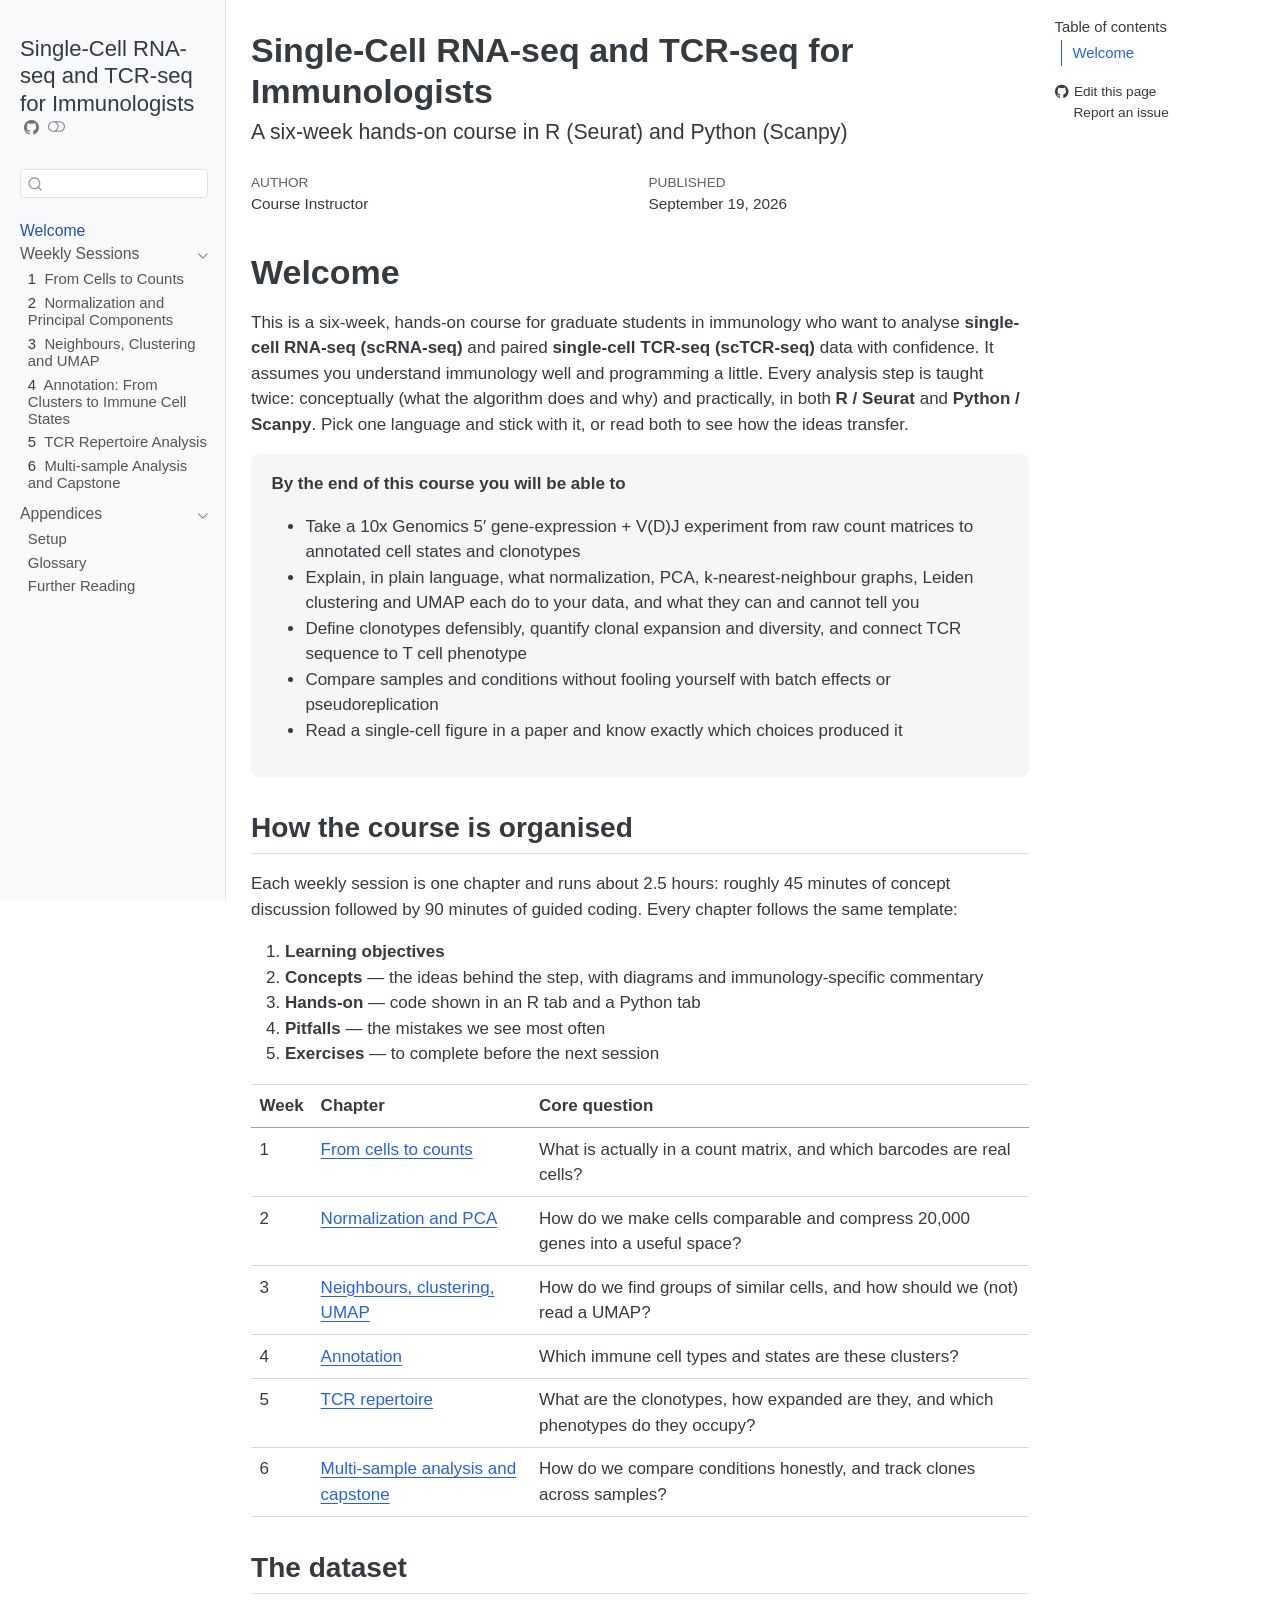
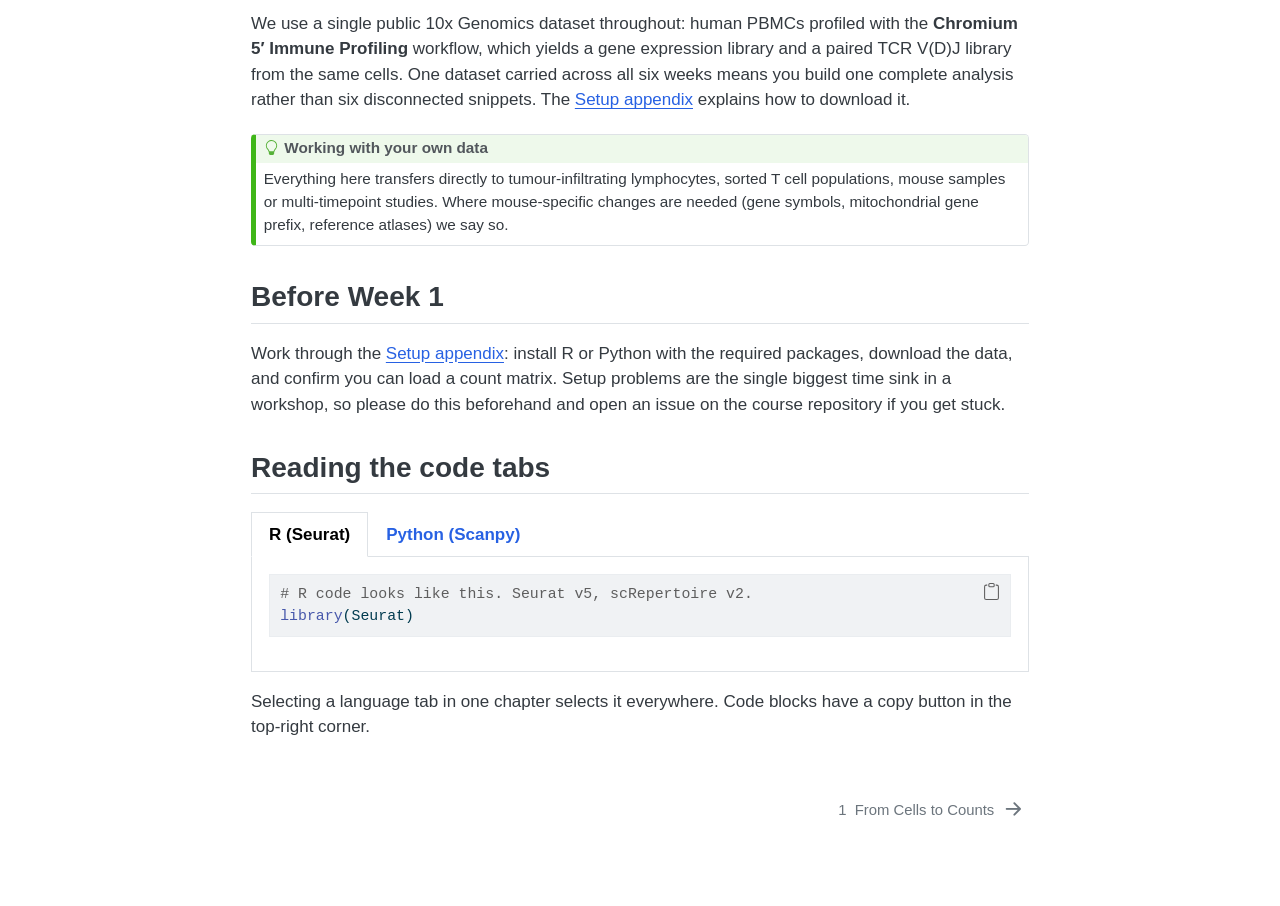
==== index.html @ 572dcaf4 "Built site for gh-pages" ====
<!DOCTYPE html>
<html xmlns="http://www.w3.org/1999/xhtml" lang="en" xml:lang="en"><head>

<meta charset="utf-8">
<meta name="generator" content="quarto-1.10.18">

<meta name="viewport" content="width=device-width, initial-scale=1.0, user-scalable=yes">

<meta name="author" content="Course Instructor">
<meta name="dcterms.date" content="2026-09-19">

<title>Single-Cell RNA-seq and TCR-seq for Immunologists</title>
<style>
/* Default styles provided by pandoc.
** See https://pandoc.org/MANUAL.html#variables-for-html for config info.
*/
span.smallcaps{font-variant: small-caps;}
div.columns{display: flex; gap: 1.5em;}
div.column{flex: auto;}
@media screen {
div.columns{gap: min(4vw, 1.5em);}
div.column{overflow-x: auto;}
}
div.hanging-indent{margin-left: 1.5em; text-indent: -1.5em;}
ul.task-list{list-style: none;}
ul.task-list li input[type="checkbox"] {
  width: 0.8em;
  margin: 0 0.8em 0.2em -1em; /* quarto-specific, see https://github.com/quarto-dev/quarto-cli/issues/4556 */ 
  vertical-align: middle;
}
/* CSS for syntax highlighting */
html { -webkit-text-size-adjust: 100%; }
pre > code.sourceCode { white-space: pre; position: relative; }
pre > code.sourceCode > span { display: inline-block; line-height: 1.25; }
pre > code.sourceCode > span:empty { height: 1.2em; }
.sourceCode { overflow: visible; }
code.sourceCode > span { color: inherit; text-decoration: inherit; }
div.sourceCode { margin: 1em 0; }
pre.sourceCode { margin: 0; }
@media screen {
div.sourceCode { overflow: auto; }
}
@media print {
pre > code.sourceCode { white-space: pre-wrap; }
pre > code.sourceCode > span { text-indent: -5em; padding-left: 5em; }
}
pre.numberSource code
  { counter-reset: source-line 0; }
pre.numberSource code > span
  { position: relative; left: -4em; counter-increment: source-line; }
pre.numberSource code > span > a:first-child::before
  { content: counter(source-line);
    position: relative; left: -1em; text-align: right; vertical-align: baseline;
    border: none; display: inline-block;
    -webkit-touch-callout: none; -webkit-user-select: none;
    -khtml-user-select: none; -moz-user-select: none;
    -ms-user-select: none; user-select: none;
    padding: 0 4px; width: 4em;
  }
pre.numberSource { margin-left: 3em;  padding-left: 4px; }
div.sourceCode
  {   }
@media screen {
pre > code.sourceCode > span > a:first-child::before { text-decoration: underline; }
}
</style>


<script src="site_libs/quarto-nav/quarto-nav.js"></script>
<script src="site_libs/quarto-nav/headroom.min.js"></script>
<script src="site_libs/clipboard/clipboard.min.js"></script>
<script src="site_libs/quarto-search/autocomplete.umd.js"></script>
<script src="site_libs/quarto-search/fuse.min.js"></script>
<script src="site_libs/quarto-search/quarto-search.js"></script>
<meta name="quarto:offset" content="./">
<link href="./chapters/01-from-cells-to-counts.html" rel="next">
<script src="site_libs/quarto-html/quarto.js" type="module"></script>
<script src="site_libs/quarto-html/tabsets/tabsets.js" type="module"></script>
<script src="site_libs/quarto-html/popper.min.js"></script>
<script src="site_libs/quarto-html/tippy.umd.min.js"></script>
<script src="site_libs/quarto-html/anchor.min.js"></script>
<link href="site_libs/quarto-html/tippy.css" rel="stylesheet">
<link href="site_libs/quarto-html/quarto-syntax-highlighting-64a204ab8560d761af7679ceaba22944.css" rel="stylesheet" class="quarto-color-scheme" id="quarto-text-highlighting-styles">
<link href="site_libs/quarto-html/quarto-syntax-highlighting-dark-b85bc7c33db8c58e0ec93c3465666fed.css" rel="stylesheet" class="quarto-color-scheme quarto-color-alternate" id="quarto-text-highlighting-styles">
<link href="site_libs/quarto-html/quarto-syntax-highlighting-64a204ab8560d761af7679ceaba22944.css" rel="stylesheet" class="quarto-color-scheme-extra" id="quarto-text-highlighting-styles">
<script src="site_libs/bootstrap/bootstrap.min.js"></script>
<link href="site_libs/bootstrap/bootstrap-icons.css" rel="stylesheet">
<link href="site_libs/bootstrap/bootstrap-a7c133dbdb681b9925f99f0a4dd72014.min.css" rel="stylesheet" append-hash="true" class="quarto-color-scheme" id="quarto-bootstrap" data-mode="light">
<link href="site_libs/bootstrap/bootstrap-dark-d61a377e5207762d35dd0696b58d29ac.min.css" rel="stylesheet" append-hash="true" class="quarto-color-scheme quarto-color-alternate" id="quarto-bootstrap" data-mode="dark">
<link href="site_libs/bootstrap/bootstrap-a7c133dbdb681b9925f99f0a4dd72014.min.css" rel="stylesheet" append-hash="true" class="quarto-color-scheme-extra" id="quarto-bootstrap" data-mode="light">
<script id="quarto-search-options" type="application/json">{
  "location": "sidebar",
  "copy-button": false,
  "collapse-after": 3,
  "panel-placement": "start",
  "type": "textbox",
  "limit": 50,
  "keyboard-shortcut": [
    "f",
    "/",
    "s"
  ],
  "show-item-context": false,
  "language": {
    "search-no-results-text": "No results",
    "search-matching-documents-text": "matching documents",
    "search-copy-link-title": "Copy link to search",
    "search-hide-matches-text": "Hide additional matches",
    "search-more-match-text": "more match in this document",
    "search-more-matches-text": "more matches in this document",
    "search-clear-button-title": "Clear",
    "search-text-placeholder": "",
    "search-detached-cancel-button-title": "Cancel",
    "search-submit-button-title": "Submit",
    "search-label": "Search"
  }
}</script>


</head>

<body class="nav-sidebar docked quarto-light"><script id="quarto-html-before-body" type="application/javascript">
    const toggleBodyColorMode = (bsSheetEl) => {
      const mode = bsSheetEl.getAttribute("data-mode");
      const bodyEl = window.document.querySelector("body");
      if (mode === "dark") {
        bodyEl.classList.add("quarto-dark");
        bodyEl.classList.remove("quarto-light");
      } else {
        bodyEl.classList.add("quarto-light");
        bodyEl.classList.remove("quarto-dark");
      }
    }
    const toggleBodyColorPrimary = () => {
      const bsSheetEl = window.document.querySelector("link#quarto-bootstrap:not([rel=disabled-stylesheet])");
      if (bsSheetEl) {
        toggleBodyColorMode(bsSheetEl);
      }
    }
    const setColorSchemeToggle = (alternate) => {
      const toggles = window.document.querySelectorAll('.quarto-color-scheme-toggle');
      for (let i=0; i < toggles.length; i++) {
        const toggle = toggles[i];
        if (toggle) {
          if (alternate) {
            toggle.classList.add("alternate");
          } else {
            toggle.classList.remove("alternate");
          }
        }
      }
    };
    const toggleColorMode = (alternate) => {
      // Switch the stylesheets
      const primaryStylesheets = window.document.querySelectorAll('link.quarto-color-scheme:not(.quarto-color-alternate)');
      const alternateStylesheets = window.document.querySelectorAll('link.quarto-color-scheme.quarto-color-alternate');
      manageTransitions('#quarto-margin-sidebar .nav-link', false);
      if (alternate) {
        // note: dark is layered on light, we don't disable primary!
        enableStylesheet(alternateStylesheets);
        for (const sheetNode of alternateStylesheets) {
          if (sheetNode.id === "quarto-bootstrap") {
            toggleBodyColorMode(sheetNode);
          }
        }
      } else {
        disableStylesheet(alternateStylesheets);
        enableStylesheet(primaryStylesheets)
        toggleBodyColorPrimary();
      }
      manageTransitions('#quarto-margin-sidebar .nav-link', true);
      // Switch the toggles
      setColorSchemeToggle(alternate)
      // Hack to workaround the fact that safari doesn't
      // properly recolor the scrollbar when toggling (#1455)
      if (navigator.userAgent.indexOf('Safari') > 0 && navigator.userAgent.indexOf('Chrome') == -1) {
        manageTransitions("body", false);
        window.scrollTo(0, 1);
        setTimeout(() => {
          window.scrollTo(0, 0);
          manageTransitions("body", true);
        }, 40);
      }
    }
    const disableStylesheet = (stylesheets) => {
      for (let i=0; i < stylesheets.length; i++) {
        const stylesheet = stylesheets[i];
        stylesheet.rel = 'disabled-stylesheet';
      }
    }
    const enableStylesheet = (stylesheets) => {
      for (let i=0; i < stylesheets.length; i++) {
        const stylesheet = stylesheets[i];
        if(stylesheet.rel !== 'stylesheet') { // for Chrome, which will still FOUC without this check
          stylesheet.rel = 'stylesheet';
        }
      }
    }
    const manageTransitions = (selector, allowTransitions) => {
      const els = window.document.querySelectorAll(selector);
      for (let i=0; i < els.length; i++) {
        const el = els[i];
        if (allowTransitions) {
          el.classList.remove('notransition');
        } else {
          el.classList.add('notransition');
        }
      }
    }
    const isFileUrl = () => {
      return window.location.protocol === 'file:';
    }
    const hasAlternateSentinel = () => {
      let styleSentinel = getColorSchemeSentinel();
      if (styleSentinel !== null) {
        return styleSentinel === "alternate";
      } else {
        return false;
      }
    }
    const setStyleSentinel = (alternate) => {
      const value = alternate ? "alternate" : "default";
      if (!isFileUrl()) {
        window.localStorage.setItem("quarto-color-scheme", value);
      } else {
        localAlternateSentinel = value;
      }
    }
    const getColorSchemeSentinel = () => {
      if (!isFileUrl()) {
        const storageValue = window.localStorage.getItem("quarto-color-scheme");
        return storageValue != null ? storageValue : localAlternateSentinel;
      } else {
        return localAlternateSentinel;
      }
    }
    const toggleGiscusIfUsed = (isAlternate, darkModeDefault) => {
      const baseTheme = document.querySelector('#giscus-base-theme')?.value ?? 'light';
      const alternateTheme = document.querySelector('#giscus-alt-theme')?.value ?? 'dark';
      let newTheme = '';
      if(authorPrefersDark) {
        newTheme = isAlternate ? baseTheme : alternateTheme;
      } else {
        newTheme = isAlternate ? alternateTheme : baseTheme;
      }
      const changeGiscusTheme = () => {
        // From: https://github.com/giscus/giscus/issues/336
        const sendMessage = (message) => {
          const iframe = document.querySelector('iframe.giscus-frame');
          if (!iframe) return;
          iframe.contentWindow.postMessage({ giscus: message }, 'https://giscus.app');
        }
        sendMessage({
          setConfig: {
            theme: newTheme
          }
        });
      }
      const isGiscussLoaded = window.document.querySelector('iframe.giscus-frame') !== null;
      if (isGiscussLoaded) {
        changeGiscusTheme();
      }
    };
    const authorPrefersDark = false;
    const darkModeDefault = authorPrefersDark;
      document.querySelector('link#quarto-text-highlighting-styles.quarto-color-scheme-extra').rel = 'disabled-stylesheet';
      document.querySelector('link#quarto-bootstrap.quarto-color-scheme-extra').rel = 'disabled-stylesheet';
    let localAlternateSentinel = darkModeDefault ? 'alternate' : 'default';
    // Dark / light mode switch
    window.quartoToggleColorScheme = () => {
      // Read the current dark / light value
      let toAlternate = !hasAlternateSentinel();
      toggleColorMode(toAlternate);
      setStyleSentinel(toAlternate);
      toggleGiscusIfUsed(toAlternate, darkModeDefault);
      window.dispatchEvent(new Event('resize'));
    };
    // Switch to dark mode if need be
    if (hasAlternateSentinel()) {
      toggleColorMode(true);
    } else {
      toggleColorMode(false);
    }
  </script>

<div id="quarto-search-results"></div>
  <header id="quarto-header" class="headroom fixed-top">
  <nav class="quarto-secondary-nav">
    <div class="container-fluid d-flex">
      <button type="button" class="quarto-btn-toggle btn" data-bs-toggle="collapse" role="button" data-bs-target=".quarto-sidebar-collapse-item" aria-controls="quarto-sidebar" aria-expanded="false" aria-label="Toggle sidebar navigation" onclick="if (window.quartoToggleHeadroom) { window.quartoToggleHeadroom(); }">
        <i class="bi bi-layout-text-sidebar-reverse"></i>
      </button>
        <nav class="quarto-page-breadcrumbs" aria-label="breadcrumb"><ol class="breadcrumb"><li class="breadcrumb-item"><a href="./index.html">Welcome</a></li></ol></nav>
        <a class="flex-grow-1" role="navigation" data-bs-toggle="collapse" data-bs-target=".quarto-sidebar-collapse-item" aria-controls="quarto-sidebar" aria-expanded="false" aria-label="Toggle sidebar navigation" onclick="if (window.quartoToggleHeadroom) { window.quartoToggleHeadroom(); }">      
        </a>
      <button type="button" class="btn quarto-search-button" aria-label="Search" onclick="window.quartoOpenSearch();">
        <i class="bi bi-search"></i>
      </button>
    </div>
  </nav>
</header>
<!-- content -->
<div id="quarto-content" class="quarto-container page-columns page-rows-contents page-layout-article">
<!-- sidebar -->
  <nav id="quarto-sidebar" class="sidebar collapse collapse-horizontal quarto-sidebar-collapse-item sidebar-navigation docked overflow-auto">
    <div class="pt-lg-2 mt-2 text-left sidebar-header">
    <div class="sidebar-title mb-0 py-0">
      <a href="./">Single-Cell RNA-seq and TCR-seq for Immunologists</a> 
        <div class="sidebar-tools-main">
    <a href="https://github.com/aezamora14/scRNA-immunology-course" title="Source Code" class="quarto-navigation-tool px-1" aria-label="Source Code"><i class="bi bi-github"></i></a>
  <a href="" class="quarto-color-scheme-toggle quarto-navigation-tool  px-1" onclick="window.quartoToggleColorScheme(); return false;" title="Toggle dark mode"><i class="bi"></i></a>
</div>
    </div>
      </div>
        <div class="mt-2 flex-shrink-0 align-items-center">
        <div class="sidebar-search">
        <div id="quarto-search" class="" title="Search"></div>
        </div>
        </div>
    <div class="sidebar-menu-container"> 
    <ul class="list-unstyled mt-1">
        <li class="sidebar-item">
  <div class="sidebar-item-container"> 
  <a href="./index.html" class="sidebar-item-text sidebar-link active">
 <span class="menu-text">Welcome</span></a>
  </div>
</li>
        <li class="sidebar-item sidebar-item-section">
      <div class="sidebar-item-container"> 
            <a class="sidebar-item-text sidebar-link text-start" data-bs-toggle="collapse" data-bs-target="#quarto-sidebar-section-1" role="navigation" aria-expanded="true">
 <span class="menu-text">Weekly Sessions</span></a>
          <a class="sidebar-item-toggle text-start" data-bs-toggle="collapse" data-bs-target="#quarto-sidebar-section-1" role="navigation" aria-expanded="true" aria-label="Toggle section">
            <i class="bi bi-chevron-right ms-2"></i>
          </a> 
      </div>
      <ul id="quarto-sidebar-section-1" class="collapse list-unstyled sidebar-section depth1 show">  
          <li class="sidebar-item">
  <div class="sidebar-item-container"> 
  <a href="./chapters/01-from-cells-to-counts.html" class="sidebar-item-text sidebar-link">
 <span class="menu-text"><span class="chapter-number">1</span>&nbsp; <span class="chapter-title">From Cells to Counts</span></span></a>
  </div>
</li>
          <li class="sidebar-item">
  <div class="sidebar-item-container"> 
  <a href="./chapters/02-normalization-and-pca.html" class="sidebar-item-text sidebar-link">
 <span class="menu-text"><span class="chapter-number">2</span>&nbsp; <span class="chapter-title">Normalization and Principal Components</span></span></a>
  </div>
</li>
          <li class="sidebar-item">
  <div class="sidebar-item-container"> 
  <a href="./chapters/03-neighbors-clustering-umap.html" class="sidebar-item-text sidebar-link">
 <span class="menu-text"><span class="chapter-number">3</span>&nbsp; <span class="chapter-title">Neighbours, Clustering and UMAP</span></span></a>
  </div>
</li>
          <li class="sidebar-item">
  <div class="sidebar-item-container"> 
  <a href="./chapters/04-annotation.html" class="sidebar-item-text sidebar-link">
 <span class="menu-text"><span class="chapter-number">4</span>&nbsp; <span class="chapter-title">Annotation: From Clusters to Immune Cell States</span></span></a>
  </div>
</li>
          <li class="sidebar-item">
  <div class="sidebar-item-container"> 
  <a href="./chapters/05-tcr-repertoire.html" class="sidebar-item-text sidebar-link">
 <span class="menu-text"><span class="chapter-number">5</span>&nbsp; <span class="chapter-title">TCR Repertoire Analysis</span></span></a>
  </div>
</li>
          <li class="sidebar-item">
  <div class="sidebar-item-container"> 
  <a href="./chapters/06-multisample-and-capstone.html" class="sidebar-item-text sidebar-link">
 <span class="menu-text"><span class="chapter-number">6</span>&nbsp; <span class="chapter-title">Multi-sample Analysis and Capstone</span></span></a>
  </div>
</li>
      </ul>
  </li>
        <li class="sidebar-item sidebar-item-section">
      <div class="sidebar-item-container"> 
            <a class="sidebar-item-text sidebar-link text-start" data-bs-toggle="collapse" data-bs-target="#quarto-sidebar-section-2" role="navigation" aria-expanded="true">
 <span class="menu-text">Appendices</span></a>
          <a class="sidebar-item-toggle text-start" data-bs-toggle="collapse" data-bs-target="#quarto-sidebar-section-2" role="navigation" aria-expanded="true" aria-label="Toggle section">
            <i class="bi bi-chevron-right ms-2"></i>
          </a> 
      </div>
      <ul id="quarto-sidebar-section-2" class="collapse list-unstyled sidebar-section depth1 show">  
          <li class="sidebar-item">
  <div class="sidebar-item-container"> 
  <a href="./appendix/setup.html" class="sidebar-item-text sidebar-link">
 <span class="menu-text">Setup</span></a>
  </div>
</li>
          <li class="sidebar-item">
  <div class="sidebar-item-container"> 
  <a href="./appendix/glossary.html" class="sidebar-item-text sidebar-link">
 <span class="menu-text">Glossary</span></a>
  </div>
</li>
          <li class="sidebar-item">
  <div class="sidebar-item-container"> 
  <a href="./appendix/further-reading.html" class="sidebar-item-text sidebar-link">
 <span class="menu-text">Further Reading</span></a>
  </div>
</li>
      </ul>
  </li>
    </ul>
    </div>
</nav>
<div id="quarto-sidebar-glass" class="quarto-sidebar-collapse-item" data-bs-toggle="collapse" data-bs-target=".quarto-sidebar-collapse-item"></div>
<!-- margin-sidebar -->
    <div id="quarto-margin-sidebar" class="sidebar margin-sidebar">
        <nav id="TOC" role="doc-toc" class="toc-active">
    <h2 id="toc-title">Table of contents</h2>
   
  <ul>
  <li><a href="#welcome" id="toc-welcome" class="nav-link active" data-scroll-target="#welcome">Welcome</a>
  <ul class="collapse">
  <li><a href="#how-the-course-is-organised" id="toc-how-the-course-is-organised" class="nav-link" data-scroll-target="#how-the-course-is-organised">How the course is organised</a></li>
  <li><a href="#the-dataset" id="toc-the-dataset" class="nav-link" data-scroll-target="#the-dataset">The dataset</a></li>
  <li><a href="#before-week-1" id="toc-before-week-1" class="nav-link" data-scroll-target="#before-week-1">Before Week 1</a></li>
  <li><a href="#reading-the-code-tabs" id="toc-reading-the-code-tabs" class="nav-link" data-scroll-target="#reading-the-code-tabs">Reading the code tabs</a></li>
  </ul></li>
  </ul>
<div class="toc-actions"><ul><li><a href="https://github.com/aezamora14/scRNA-immunology-course/edit/main/index.qmd" class="toc-action"><i class="bi bi-github"></i>Edit this page</a></li><li><a href="https://github.com/aezamora14/scRNA-immunology-course/issues/new" class="toc-action"><i class="bi empty"></i>Report an issue</a></li></ul></div></nav>
    </div>
<!-- main -->
<main class="content" id="quarto-document-content">


<header id="title-block-header" class="quarto-title-block default">
<div class="quarto-title">
<h1 class="title">Single-Cell RNA-seq and TCR-seq for Immunologists</h1>
<p class="subtitle lead">A six-week hands-on course in R (Seurat) and Python (Scanpy)</p>
</div>



<div class="quarto-title-meta">

    <div>
    <div class="quarto-title-meta-heading">Author</div>
    <div class="quarto-title-meta-contents">
             <p>Course Instructor </p>
          </div>
  </div>
    
    <div>
    <div class="quarto-title-meta-heading">Published</div>
    <div class="quarto-title-meta-contents">
      <p class="date">September 19, 2026</p>
    </div>
  </div>
  
    
  </div>
  


</header>


<section id="welcome" class="level1 unnumbered">
<h1 class="unnumbered">Welcome</h1>
<p>This is a six-week, hands-on course for graduate students in immunology who want to analyse <strong>single-cell RNA-seq (scRNA-seq)</strong> and paired <strong>single-cell TCR-seq (scTCR-seq)</strong> data with confidence. It assumes you understand immunology well and programming a little. Every analysis step is taught twice: conceptually (what the algorithm does and why) and practically, in both <strong>R / Seurat</strong> and <strong>Python / Scanpy</strong>. Pick one language and stick with it, or read both to see how the ideas transfer.</p>
<div class="objectives">
<p><strong>By the end of this course you will be able to</strong></p>
<ul>
<li>Take a 10x Genomics 5′ gene-expression + V(D)J experiment from raw count matrices to annotated cell states and clonotypes</li>
<li>Explain, in plain language, what normalization, PCA, k-nearest-neighbour graphs, Leiden clustering and UMAP each do to your data, and what they can and cannot tell you</li>
<li>Define clonotypes defensibly, quantify clonal expansion and diversity, and connect TCR sequence to T cell phenotype</li>
<li>Compare samples and conditions without fooling yourself with batch effects or pseudoreplication</li>
<li>Read a single-cell figure in a paper and know exactly which choices produced it</li>
</ul>
</div>
<section id="how-the-course-is-organised" class="level2">
<h2 class="anchored" data-anchor-id="how-the-course-is-organised">How the course is organised</h2>
<p>Each weekly session is one chapter and runs about 2.5 hours: roughly 45 minutes of concept discussion followed by 90 minutes of guided coding. Every chapter follows the same template:</p>
<ol type="1">
<li><strong>Learning objectives</strong></li>
<li><strong>Concepts</strong> — the ideas behind the step, with diagrams and immunology-specific commentary</li>
<li><strong>Hands-on</strong> — code shown in an R tab and a Python tab</li>
<li><strong>Pitfalls</strong> — the mistakes we see most often</li>
<li><strong>Exercises</strong> — to complete before the next session</li>
</ol>
<table class="caption-top table">
<thead>
<tr class="header">
<th>Week</th>
<th>Chapter</th>
<th>Core question</th>
</tr>
</thead>
<tbody>
<tr class="odd">
<td>1</td>
<td><a href="./chapters/01-from-cells-to-counts.html">From cells to counts</a></td>
<td>What is actually in a count matrix, and which barcodes are real cells?</td>
</tr>
<tr class="even">
<td>2</td>
<td><a href="./chapters/02-normalization-and-pca.html">Normalization and PCA</a></td>
<td>How do we make cells comparable and compress 20,000 genes into a useful space?</td>
</tr>
<tr class="odd">
<td>3</td>
<td><a href="./chapters/03-neighbors-clustering-umap.html">Neighbours, clustering, UMAP</a></td>
<td>How do we find groups of similar cells, and how should we (not) read a UMAP?</td>
</tr>
<tr class="even">
<td>4</td>
<td><a href="./chapters/04-annotation.html">Annotation</a></td>
<td>Which immune cell types and states are these clusters?</td>
</tr>
<tr class="odd">
<td>5</td>
<td><a href="./chapters/05-tcr-repertoire.html">TCR repertoire</a></td>
<td>What are the clonotypes, how expanded are they, and which phenotypes do they occupy?</td>
</tr>
<tr class="even">
<td>6</td>
<td><a href="./chapters/06-multisample-and-capstone.html">Multi-sample analysis and capstone</a></td>
<td>How do we compare conditions honestly, and track clones across samples?</td>
</tr>
</tbody>
</table>
</section>
<section id="the-dataset" class="level2">
<h2 class="anchored" data-anchor-id="the-dataset">The dataset</h2>
<p>We use a single public 10x Genomics dataset throughout: human PBMCs profiled with the <strong>Chromium 5′ Immune Profiling</strong> workflow, which yields a gene expression library and a paired TCR V(D)J library from the same cells. One dataset carried across all six weeks means you build one complete analysis rather than six disconnected snippets. The <a href="./appendix/setup.html">Setup appendix</a> explains how to download it.</p>
<div class="callout callout-style-default callout-tip callout-titled">
<div class="callout-header d-flex align-content-center">
<div class="callout-icon-container">
<i class="callout-icon"></i>
</div>
<div class="callout-title-container flex-fill">
<span class="screen-reader-only">Tip</span>Working with your own data
</div>
</div>
<div class="callout-body-container callout-body">
<p>Everything here transfers directly to tumour-infiltrating lymphocytes, sorted T cell populations, mouse samples or multi-timepoint studies. Where mouse-specific changes are needed (gene symbols, mitochondrial gene prefix, reference atlases) we say so.</p>
</div>
</div>
</section>
<section id="before-week-1" class="level2">
<h2 class="anchored" data-anchor-id="before-week-1">Before Week 1</h2>
<p>Work through the <a href="./appendix/setup.html">Setup appendix</a>: install R or Python with the required packages, download the data, and confirm you can load a count matrix. Setup problems are the single biggest time sink in a workshop, so please do this beforehand and open an issue on the course repository if you get stuck.</p>
</section>
<section id="reading-the-code-tabs" class="level2">
<h2 class="anchored" data-anchor-id="reading-the-code-tabs">Reading the code tabs</h2>
<div class="tabset-margin-container"></div><div class="panel-tabset" data-group="language">
<ul class="nav nav-tabs" role="tablist"><li class="nav-item" role="presentation"><a class="nav-link active" id="tabset-1-1-tab" data-bs-toggle="tab" data-bs-target="#tabset-1-1" role="tab" aria-controls="tabset-1-1" aria-selected="true" href="" aria-current="page">R (Seurat)</a></li><li class="nav-item" role="presentation"><a class="nav-link" id="tabset-1-2-tab" data-bs-toggle="tab" data-bs-target="#tabset-1-2" role="tab" aria-controls="tabset-1-2" aria-selected="false" href="">Python (Scanpy)</a></li></ul>
<div class="tab-content" data-group="language">
<div id="tabset-1-1" class="tab-pane active" role="tabpanel" aria-labelledby="tabset-1-1-tab">
<div class="code-copy-outer-scaffold"><div class="sourceCode" id="cb1"><pre class="sourceCode r code-with-copy"><code class="sourceCode r"><span id="cb1-1"><a href="#cb1-1" aria-hidden="true" tabindex="-1"></a><span class="co"># R code looks like this. Seurat v5, scRepertoire v2.</span></span>
<span id="cb1-2"><a href="#cb1-2" aria-hidden="true" tabindex="-1"></a><span class="fu">library</span>(Seurat)</span></code></pre></div><button title="Copy to Clipboard" class="code-copy-button"><i class="bi"></i></button></div>
</div>
<div id="tabset-1-2" class="tab-pane" role="tabpanel" aria-labelledby="tabset-1-2-tab">
<div class="code-copy-outer-scaffold"><div class="sourceCode" id="cb2"><pre class="sourceCode python code-with-copy"><code class="sourceCode python"><span id="cb2-1"><a href="#cb2-1" aria-hidden="true" tabindex="-1"></a><span class="co"># Python code looks like this. Scanpy &gt;= 1.10, scirpy &gt;= 0.17.</span></span>
<span id="cb2-2"><a href="#cb2-2" aria-hidden="true" tabindex="-1"></a><span class="im">import</span> scanpy <span class="im">as</span> sc</span></code></pre></div><button title="Copy to Clipboard" class="code-copy-button"><i class="bi"></i></button></div>
</div>
</div>
</div>
<p>Selecting a language tab in one chapter selects it everywhere. Code blocks have a copy button in the top-right corner.</p>


</section>
</section>

</main> <!-- /main -->
<script id="quarto-html-after-body" type="application/javascript">
  window.document.addEventListener("DOMContentLoaded", function (event) {
    // Ensure there is a toggle, if there isn't float one in the top right
    if (window.document.querySelector('.quarto-color-scheme-toggle') === null) {
      const a = window.document.createElement('a');
      a.classList.add('top-right');
      a.classList.add('quarto-color-scheme-toggle');
      a.href = "";
      a.onclick = function() { try { window.quartoToggleColorScheme(); } catch {} return false; };
      const i = window.document.createElement("i");
      i.classList.add('bi');
      a.appendChild(i);
      window.document.body.appendChild(a);
    }
    setColorSchemeToggle(hasAlternateSentinel())
    const icon = "";
    const anchorJS = new window.AnchorJS();
    anchorJS.options = {
      placement: 'right',
      icon: icon
    };
    anchorJS.add('.anchored');
    const isCodeAnnotation = (el) => {
      for (const clz of el.classList) {
        if (clz.startsWith('code-annotation-')) {                     
          return true;
        }
      }
      return false;
    }
    const onCopySuccess = function(e) {
      // button target
      const button = e.trigger;
      // don't keep focus
      button.blur();
      // flash "checked"
      button.classList.add('code-copy-button-checked');
      var currentTitle = button.getAttribute("title");
      button.setAttribute("title", "Copied!");
      let tooltip;
      if (window.bootstrap) {
        button.setAttribute("data-bs-toggle", "tooltip");
        button.setAttribute("data-bs-placement", "left");
        button.setAttribute("data-bs-title", "Copied!");
        tooltip = new bootstrap.Tooltip(button, 
          { trigger: "manual", 
            customClass: "code-copy-button-tooltip",
            offset: [0, -8]});
        tooltip.show();    
      }
      setTimeout(function() {
        if (tooltip) {
          tooltip.hide();
          button.removeAttribute("data-bs-title");
          button.removeAttribute("data-bs-toggle");
          button.removeAttribute("data-bs-placement");
        }
        button.setAttribute("title", currentTitle);
        button.classList.remove('code-copy-button-checked');
      }, 1000);
      // clear code selection
      e.clearSelection();
    }
    const getTextToCopy = function(trigger) {
      const outerScaffold = trigger.parentElement.cloneNode(true);
      const codeEl = outerScaffold.querySelector('code');
      for (const childEl of codeEl.children) {
        if (isCodeAnnotation(childEl)) {
          childEl.remove();
        }
      }
      return codeEl.innerText;
    }
    const clipboard = new window.ClipboardJS('.code-copy-button:not([data-in-quarto-modal])', {
      text: getTextToCopy
    });
    clipboard.on('success', onCopySuccess);
    if (window.document.getElementById('quarto-embedded-source-code-modal')) {
      const clipboardModal = new window.ClipboardJS('.code-copy-button[data-in-quarto-modal]', {
        text: getTextToCopy,
        container: window.document.getElementById('quarto-embedded-source-code-modal')
      });
      clipboardModal.on('success', onCopySuccess);
    }
      var localhostRegex = new RegExp(/^(?:http|https):\/\/localhost\:?[0-9]*\//);
      var mailtoRegex = new RegExp(/^mailto:/);
        var filterRegex = new RegExp('/' + window.location.host + '/');
      var isInternal = (href) => {
          return filterRegex.test(href) || localhostRegex.test(href) || mailtoRegex.test(href);
      }
      // Inspect non-navigation links and adorn them if external
     var links = window.document.querySelectorAll('a[href]:not(.nav-link):not(.navbar-brand):not(.toc-action):not(.sidebar-link):not(.sidebar-item-toggle):not(.pagination-link):not(.no-external):not([aria-hidden]):not(.dropdown-item):not(.quarto-navigation-tool):not(.about-link)');
      for (var i=0; i<links.length; i++) {
        const link = links[i];
        if (!isInternal(link.href)) {
          // undo the damage that might have been done by quarto-nav.js in the case of
          // links that we want to consider external
          if (link.dataset.originalHref !== undefined) {
            link.href = link.dataset.originalHref;
          }
            // target, if specified
            link.setAttribute("target", "_blank");
            if (link.getAttribute("rel") === null) {
              link.setAttribute("rel", "noopener");
            }
        }
      }
    function tippyHover(el, contentFn, onTriggerFn, onUntriggerFn) {
      const config = {
        allowHTML: true,
        maxWidth: 500,
        delay: 100,
        arrow: false,
        appendTo: function(el) {
            return el.parentElement;
        },
        interactive: true,
        interactiveBorder: 10,
        theme: 'quarto',
        placement: 'bottom-start',
      };
      if (contentFn) {
        config.content = contentFn;
      }
      if (onTriggerFn) {
        config.onTrigger = onTriggerFn;
      }
      if (onUntriggerFn) {
        config.onUntrigger = onUntriggerFn;
      }
      window.tippy(el, config); 
    }
    const noterefs = window.document.querySelectorAll('a[role="doc-noteref"]');
    for (var i=0; i<noterefs.length; i++) {
      const ref = noterefs[i];
      tippyHover(ref, function() {
        // use id or data attribute instead here
        let href = ref.getAttribute('data-footnote-href') || ref.getAttribute('href');
        try { href = new URL(href).hash; } catch {}
        const id = href.replace(/^#\/?/, "");
        const note = window.document.getElementById(id);
        if (note) {
          return note.innerHTML;
        } else {
          return "";
        }
      });
    }
    const xrefs = window.document.querySelectorAll('a.quarto-xref');
    const processXRef = (id, note) => {
      // Strip column container classes
      const stripColumnClz = (el) => {
        el.classList.remove("page-full", "page-columns");
        if (el.children) {
          for (const child of el.children) {
            stripColumnClz(child);
          }
        }
      }
      stripColumnClz(note)
      if (id === null || id.startsWith('sec-')) {
        // Special case sections, only their first couple elements
        const container = document.createElement("div");
        if (note.children && note.children.length > 2) {
          container.appendChild(note.children[0].cloneNode(true));
          for (let i = 1; i < note.children.length; i++) {
            const child = note.children[i];
            if (child.tagName === "P" && child.innerText === "") {
              continue;
            } else {
              container.appendChild(child.cloneNode(true));
              break;
            }
          }
          if (window.Quarto?.typesetMath) {
            window.Quarto.typesetMath(container);
          }
          return container.innerHTML
        } else {
          if (window.Quarto?.typesetMath) {
            window.Quarto.typesetMath(note);
          }
          return note.innerHTML;
        }
      } else {
        // Remove any anchor links if they are present
        const anchorLink = note.querySelector('a.anchorjs-link');
        if (anchorLink) {
          anchorLink.remove();
        }
        if (window.Quarto?.typesetMath) {
          window.Quarto.typesetMath(note);
        }
        if (note.classList.contains("callout")) {
          return note.outerHTML;
        } else {
          return note.innerHTML;
        }
      }
    }
    for (var i=0; i<xrefs.length; i++) {
      const xref = xrefs[i];
      tippyHover(xref, undefined, function(instance) {
        instance.disable();
        let url = xref.getAttribute('href');
        let hash = undefined; 
        if (url.startsWith('#')) {
          hash = url;
        } else {
          try { hash = new URL(url).hash; } catch {}
        }
        if (hash) {
          const id = hash.replace(/^#\/?/, "");
          const note = window.document.getElementById(id);
          if (note !== null) {
            try {
              const html = processXRef(id, note.cloneNode(true));
              instance.setContent(html);
            } finally {
              instance.enable();
              instance.show();
            }
          } else {
            // See if we can fetch this
            fetch(url.split('#')[0])
            .then(res => res.text())
            .then(html => {
              const parser = new DOMParser();
              const htmlDoc = parser.parseFromString(html, "text/html");
              const note = htmlDoc.getElementById(id);
              if (note !== null) {
                const html = processXRef(id, note);
                instance.setContent(html);
              } 
            }).finally(() => {
              instance.enable();
              instance.show();
            });
          }
        } else {
          // See if we can fetch a full url (with no hash to target)
          // This is a special case and we should probably do some content thinning / targeting
          fetch(url)
          .then(res => res.text())
          .then(html => {
            const parser = new DOMParser();
            const htmlDoc = parser.parseFromString(html, "text/html");
            const note = htmlDoc.querySelector('main.content');
            if (note !== null) {
              // This should only happen for chapter cross references
              // (since there is no id in the URL)
              // remove the first header
              if (note.children.length > 0 && note.children[0].tagName === "HEADER") {
                note.children[0].remove();
              }
              const html = processXRef(null, note);
              instance.setContent(html);
            } 
          }).finally(() => {
            instance.enable();
            instance.show();
          });
        }
      }, function(instance) {
      });
    }
        let selectedAnnoteEl;
        const selectorForAnnotation = ( cell, annotation) => {
          let cellAttr = 'data-code-cell="' + cell + '"';
          let lineAttr = 'data-code-annotation="' +  annotation + '"';
          const selector = 'span[' + cellAttr + '][' + lineAttr + ']';
          return selector;
        }
        const selectCodeLines = (annoteEl) => {
          const doc = window.document;
          const targetCell = annoteEl.getAttribute("data-target-cell");
          const targetAnnotation = annoteEl.getAttribute("data-target-annotation");
          const annoteSpan = window.document.querySelector(selectorForAnnotation(targetCell, targetAnnotation));
          const lines = annoteSpan.getAttribute("data-code-lines").split(",");
          const lineIds = lines.map((line) => {
            return targetCell + "-" + line;
          })
          let top = null;
          let height = null;
          let parent = null;
          if (lineIds.length > 0) {
              //compute the position of the single el (top and bottom and make a div)
              const el = window.document.getElementById(lineIds[0]);
              top = el.offsetTop;
              height = el.offsetHeight;
              parent = el.parentElement.parentElement;
            if (lineIds.length > 1) {
              const lastEl = window.document.getElementById(lineIds[lineIds.length - 1]);
              const bottom = lastEl.offsetTop + lastEl.offsetHeight;
              height = bottom - top;
            }
            if (top !== null && height !== null && parent !== null) {
              // cook up a div (if necessary) and position it 
              let div = window.document.getElementById("code-annotation-line-highlight");
              if (div === null) {
                div = window.document.createElement("div");
                div.setAttribute("id", "code-annotation-line-highlight");
                div.style.position = 'absolute';
                parent.appendChild(div);
              }
              div.style.top = top - 2 + "px";
              div.style.height = height + 4 + "px";
              div.style.left = 0;
              let gutterDiv = window.document.getElementById("code-annotation-line-highlight-gutter");
              if (gutterDiv === null) {
                gutterDiv = window.document.createElement("div");
                gutterDiv.setAttribute("id", "code-annotation-line-highlight-gutter");
                gutterDiv.style.position = 'absolute';
                const codeCell = window.document.getElementById(targetCell);
                const gutter = codeCell.querySelector('.code-annotation-gutter');
                gutter.appendChild(gutterDiv);
              }
              gutterDiv.style.top = top - 2 + "px";
              gutterDiv.style.height = height + 4 + "px";
            }
            selectedAnnoteEl = annoteEl;
          }
        };
        const unselectCodeLines = () => {
          const elementsIds = ["code-annotation-line-highlight", "code-annotation-line-highlight-gutter"];
          elementsIds.forEach((elId) => {
            const div = window.document.getElementById(elId);
            if (div) {
              div.remove();
            }
          });
          selectedAnnoteEl = undefined;
        };
          // Handle positioning of the toggle
      window.addEventListener(
        "resize",
        throttle(() => {
          elRect = undefined;
          if (selectedAnnoteEl) {
            selectCodeLines(selectedAnnoteEl);
          }
        }, 10)
      );
      function throttle(fn, ms) {
      let throttle = false;
      let timer;
        return (...args) => {
          if(!throttle) { // first call gets through
              fn.apply(this, args);
              throttle = true;
          } else { // all the others get throttled
              if(timer) clearTimeout(timer); // cancel #2
              timer = setTimeout(() => {
                fn.apply(this, args);
                timer = throttle = false;
              }, ms);
          }
        };
      }
        // Attach click handler to the DT
        const annoteDls = window.document.querySelectorAll('dt[data-target-cell]');
        for (const annoteDlNode of annoteDls) {
          annoteDlNode.addEventListener('click', (event) => {
            const clickedEl = event.target;
            if (clickedEl !== selectedAnnoteEl) {
              unselectCodeLines();
              const activeEl = window.document.querySelector('dt[data-target-cell].code-annotation-active');
              if (activeEl) {
                activeEl.classList.remove('code-annotation-active');
              }
              selectCodeLines(clickedEl);
              clickedEl.classList.add('code-annotation-active');
            } else {
              // Unselect the line
              unselectCodeLines();
              clickedEl.classList.remove('code-annotation-active');
            }
          });
        }
    const findCites = (el) => {
      const parentEl = el.parentElement;
      if (parentEl) {
        const cites = parentEl.dataset.cites;
        if (cites) {
          return {
            el,
            cites: cites.split(' ')
          };
        } else {
          return findCites(el.parentElement)
        }
      } else {
        return undefined;
      }
    };
    var bibliorefs = window.document.querySelectorAll('a[role="doc-biblioref"]');
    for (var i=0; i<bibliorefs.length; i++) {
      const ref = bibliorefs[i];
      const citeInfo = findCites(ref);
      if (citeInfo) {
        tippyHover(citeInfo.el, function() {
          var popup = window.document.createElement('div');
          citeInfo.cites.forEach(function(cite) {
            var citeDiv = window.document.createElement('div');
            citeDiv.classList.add('hanging-indent');
            citeDiv.classList.add('csl-entry');
            var biblioDiv = window.document.getElementById('ref-' + cite);
            if (biblioDiv) {
              citeDiv.innerHTML = biblioDiv.innerHTML;
            }
            popup.appendChild(citeDiv);
          });
          return popup.innerHTML;
        });
      }
    }
  });
  </script>
<nav class="page-navigation">
  <div class="nav-page nav-page-previous">
  </div>
  <div class="nav-page nav-page-next">
      <a href="./chapters/01-from-cells-to-counts.html" class="pagination-link" aria-label="From Cells to Counts">
        <span class="nav-page-text"><span class="chapter-number">1</span>&nbsp; <span class="chapter-title">From Cells to Counts</span></span> <i class="bi bi-arrow-right-short"></i>
      </a>
  </div>
</nav>
</div> <!-- /content -->




<footer class="footer"><div class="nav-footer"><div class="nav-footer-center"><div class="toc-actions d-sm-block d-md-none"><ul><li><a href="https://github.com/aezamora14/scRNA-immunology-course/edit/main/index.qmd" class="toc-action"><i class="bi bi-github"></i>Edit this page</a></li><li><a href="https://github.com/aezamora14/scRNA-immunology-course/issues/new" class="toc-action"><i class="bi empty"></i>Report an issue</a></li></ul></div></div></div></footer></body></html>
---- site_libs/quarto-html/tippy.css ----
.tippy-box[data-animation=fade][data-state=hidden]{opacity:0}[data-tippy-root]{max-width:calc(100vw - 10px)}.tippy-box{position:relative;background-color:#333;color:#fff;border-radius:4px;font-size:14px;line-height:1.4;white-space:normal;outline:0;transition-property:transform,visibility,opacity}.tippy-box[data-placement^=top]>.tippy-arrow{bottom:0}.tippy-box[data-placement^=top]>.tippy-arrow:before{bottom:-7px;left:0;border-width:8px 8px 0;border-top-color:initial;transform-origin:center top}.tippy-box[data-placement^=bottom]>.tippy-arrow{top:0}.tippy-box[data-placement^=bottom]>.tippy-arrow:before{top:-7px;left:0;border-width:0 8px 8px;border-bottom-color:initial;transform-origin:center bottom}.tippy-box[data-placement^=left]>.tippy-arrow{right:0}.tippy-box[data-placement^=left]>.tippy-arrow:before{border-width:8px 0 8px 8px;border-left-color:initial;right:-7px;transform-origin:center left}.tippy-box[data-placement^=right]>.tippy-arrow{left:0}.tippy-box[data-placement^=right]>.tippy-arrow:before{left:-7px;border-width:8px 8px 8px 0;border-right-color:initial;transform-origin:center right}.tippy-box[data-inertia][data-state=visible]{transition-timing-function:cubic-bezier(.54,1.5,.38,1.11)}.tippy-arrow{width:16px;height:16px;color:#333}.tippy-arrow:before{content:"";position:absolute;border-color:transparent;border-style:solid}.tippy-content{position:relative;padding:5px 9px;z-index:1}
---- site_libs/quarto-html/quarto-syntax-highlighting-64a204ab8560d761af7679ceaba22944.css ----
/* quarto syntax highlight colors */
:root {
  --quarto-hl-ot-color: #003B4F;
  --quarto-hl-at-color: #657422;
  --quarto-hl-ss-color: #20794D;
  --quarto-hl-an-color: #5E5E5E;
  --quarto-hl-fu-color: #4758AB;
  --quarto-hl-st-color: #20794D;
  --quarto-hl-cf-color: #003B4F;
  --quarto-hl-op-color: #5E5E5E;
  --quarto-hl-er-color: #AD0000;
  --quarto-hl-bn-color: #AD0000;
  --quarto-hl-al-color: #AD0000;
  --quarto-hl-va-color: #111111;
  --quarto-hl-bu-color: inherit;
  --quarto-hl-ex-color: inherit;
  --quarto-hl-pp-color: #AD0000;
  --quarto-hl-in-color: #5E5E5E;
  --quarto-hl-vs-color: #20794D;
  --quarto-hl-wa-color: #5E5E5E;
  --quarto-hl-do-color: #5E5E5E;
  --quarto-hl-im-color: #00769E;
  --quarto-hl-ch-color: #20794D;
  --quarto-hl-dt-color: #AD0000;
  --quarto-hl-fl-color: #AD0000;
  --quarto-hl-co-color: #5E5E5E;
  --quarto-hl-cv-color: #5E5E5E;
  --quarto-hl-cn-color: #8f5902;
  --quarto-hl-sc-color: #5E5E5E;
  --quarto-hl-dv-color: #AD0000;
  --quarto-hl-kw-color: #003B4F;
}

/* other quarto variables */
:root {
  --quarto-font-monospace: SFMono-Regular, Menlo, Monaco, Consolas, "Liberation Mono", "Courier New", monospace;
}

/* syntax highlight based on Pandoc's rules */
pre > code.sourceCode > span {
  color: #003B4F;
}

code.sourceCode > span {
  color: #003B4F;
}

div.sourceCode,
div.sourceCode pre.sourceCode {
  color: #003B4F;
}

/* Normal */
code span {
  color: #003B4F;
}

/* Alert */
code span.al {
  color: #AD0000;
  font-style: inherit;
}

/* Annotation */
code span.an {
  color: #5E5E5E;
  font-style: inherit;
}

/* Attribute */
code span.at {
  color: #657422;
  font-style: inherit;
}

/* BaseN */
code span.bn {
  color: #AD0000;
  font-style: inherit;
}

/* BuiltIn */
code span.bu {
  font-style: inherit;
}

/* ControlFlow */
code span.cf {
  color: #003B4F;
  font-weight: bold;
  font-style: inherit;
}

/* Char */
code span.ch {
  color: #20794D;
  font-style: inherit;
}

/* Constant */
code span.cn {
  color: #8f5902;
  font-style: inherit;
}

/* Comment */
code span.co {
  color: #5E5E5E;
  font-style: inherit;
}

/* CommentVar */
code span.cv {
  color: #5E5E5E;
  font-style: italic;
}

/* Documentation */
code span.do {
  color: #5E5E5E;
  font-style: italic;
}

/* DataType */
code span.dt {
  color: #AD0000;
  font-style: inherit;
}

/* DecVal */
code span.dv {
  color: #AD0000;
  font-style: inherit;
}

/* Error */
code span.er {
  color: #AD0000;
  font-style: inherit;
}

/* Extension */
code span.ex {
  font-style: inherit;
}

/* Float */
code span.fl {
  color: #AD0000;
  font-style: inherit;
}

/* Function */
code span.fu {
  color: #4758AB;
  font-style: inherit;
}

/* Import */
code span.im {
  color: #00769E;
  font-style: inherit;
}

/* Information */
code span.in {
  color: #5E5E5E;
  font-style: inherit;
}

/* Keyword */
code span.kw {
  color: #003B4F;
  font-weight: bold;
  font-style: inherit;
}

/* Operator */
code span.op {
  color: #5E5E5E;
  font-style: inherit;
}

/* Other */
code span.ot {
  color: #003B4F;
  font-style: inherit;
}

/* Preprocessor */
code span.pp {
  color: #AD0000;
  font-style: inherit;
}

/* SpecialChar */
code span.sc {
  color: #5E5E5E;
  font-style: inherit;
}

/* SpecialString */
code span.ss {
  color: #20794D;
  font-style: inherit;
}

/* String */
code span.st {
  color: #20794D;
  font-style: inherit;
}

/* Variable */
code span.va {
  color: #111111;
  font-style: inherit;
}

/* VerbatimString */
code span.vs {
  color: #20794D;
  font-style: inherit;
}

/* Warning */
code span.wa {
  color: #5E5E5E;
  font-style: italic;
}

.prevent-inlining {
  content: "</";
}

/*# sourceMappingURL=9d8d5bb603a83b8298b89080a598c93b.css.map */
---- site_libs/quarto-html/quarto-syntax-highlighting-dark-b85bc7c33db8c58e0ec93c3465666fed.css ----
/* quarto syntax highlight colors */
:root {
  --quarto-hl-al-color: #f07178;
  --quarto-hl-an-color: #d4d0ab;
  --quarto-hl-at-color: #00e0e0;
  --quarto-hl-bn-color: #d4d0ab;
  --quarto-hl-bu-color: #abe338;
  --quarto-hl-ch-color: #abe338;
  --quarto-hl-co-color: #f8f8f2;
  --quarto-hl-cv-color: #ffd700;
  --quarto-hl-cn-color: #ffd700;
  --quarto-hl-cf-color: #ffa07a;
  --quarto-hl-dt-color: #ffa07a;
  --quarto-hl-dv-color: #d4d0ab;
  --quarto-hl-do-color: #f8f8f2;
  --quarto-hl-er-color: #f07178;
  --quarto-hl-ex-color: #00e0e0;
  --quarto-hl-fl-color: #d4d0ab;
  --quarto-hl-fu-color: #ffa07a;
  --quarto-hl-im-color: #abe338;
  --quarto-hl-in-color: #d4d0ab;
  --quarto-hl-kw-color: #ffa07a;
  --quarto-hl-op-color: #ffa07a;
  --quarto-hl-ot-color: #00e0e0;
  --quarto-hl-pp-color: #dcc6e0;
  --quarto-hl-re-color: #00e0e0;
  --quarto-hl-sc-color: #abe338;
  --quarto-hl-ss-color: #abe338;
  --quarto-hl-st-color: #abe338;
  --quarto-hl-va-color: #00e0e0;
  --quarto-hl-vs-color: #abe338;
  --quarto-hl-wa-color: #dcc6e0;
}

/* other quarto variables */
:root {
  --quarto-font-monospace: SFMono-Regular, Menlo, Monaco, Consolas, "Liberation Mono", "Courier New", monospace;
}

/* syntax highlight based on Pandoc's rules */
pre > code.sourceCode > span {
  color: #f8f8f2;
}

code.sourceCode > span {
  color: #f8f8f2;
}

div.sourceCode,
div.sourceCode pre.sourceCode {
  color: #f8f8f2;
}

/* Normal */
code span {
  color: #f8f8f2;
}

/* Alert */
code span.al {
  color: #f07178;
}

/* Annotation */
code span.an {
  color: #d4d0ab;
}

/* Attribute */
code span.at {
  color: #00e0e0;
}

/* BaseN */
code span.bn {
  color: #d4d0ab;
}

/* BuiltIn */
code span.bu {
  color: #abe338;
}

/* ControlFlow */
code span.cf {
  font-weight: bold;
  color: #ffa07a;
}

/* Char */
code span.ch {
  color: #abe338;
}

/* Constant */
code span.cn {
  color: #ffd700;
}

/* Comment */
code span.co {
  font-style: italic;
  color: #f8f8f2;
}

/* CommentVar */
code span.cv {
  color: #ffd700;
}

/* Documentation */
code span.do {
  color: #f8f8f2;
}

/* DataType */
code span.dt {
  color: #ffa07a;
}

/* DecVal */
code span.dv {
  color: #d4d0ab;
}

/* Error */
code span.er {
  color: #f07178;
  text-decoration: underline;
}

/* Extension */
code span.ex {
  font-weight: bold;
  color: #00e0e0;
}

/* Float */
code span.fl {
  color: #d4d0ab;
}

/* Function */
code span.fu {
  color: #ffa07a;
}

/* Import */
code span.im {
  color: #abe338;
}

/* Information */
code span.in {
  color: #d4d0ab;
}

/* Keyword */
code span.kw {
  font-weight: bold;
  color: #ffa07a;
}

/* Operator */
code span.op {
  color: #ffa07a;
}

/* Other */
code span.ot {
  color: #00e0e0;
}

/* Preprocessor */
code span.pp {
  color: #dcc6e0;
}

/* RegionMarker */
code span.re {
  background-color: #f8f8f2;
  color: #00e0e0;
}

/* SpecialChar */
code span.sc {
  color: #abe338;
}

/* SpecialString */
code span.ss {
  color: #abe338;
}

/* String */
code span.st {
  color: #abe338;
}

/* Variable */
code span.va {
  color: #00e0e0;
}

/* VerbatimString */
code span.vs {
  color: #abe338;
}

/* Warning */
code span.wa {
  color: #dcc6e0;
}

.prevent-inlining {
  content: "</";
}

/*# sourceMappingURL=4ed8f1090dec6531da29ab00902aa718.css.map */
---- site_libs/quarto-html/quarto-syntax-highlighting-64a204ab8560d761af7679ceaba22944.css ----
/* quarto syntax highlight colors */
:root {
  --quarto-hl-ot-color: #003B4F;
  --quarto-hl-at-color: #657422;
  --quarto-hl-ss-color: #20794D;
  --quarto-hl-an-color: #5E5E5E;
  --quarto-hl-fu-color: #4758AB;
  --quarto-hl-st-color: #20794D;
  --quarto-hl-cf-color: #003B4F;
  --quarto-hl-op-color: #5E5E5E;
  --quarto-hl-er-color: #AD0000;
  --quarto-hl-bn-color: #AD0000;
  --quarto-hl-al-color: #AD0000;
  --quarto-hl-va-color: #111111;
  --quarto-hl-bu-color: inherit;
  --quarto-hl-ex-color: inherit;
  --quarto-hl-pp-color: #AD0000;
  --quarto-hl-in-color: #5E5E5E;
  --quarto-hl-vs-color: #20794D;
  --quarto-hl-wa-color: #5E5E5E;
  --quarto-hl-do-color: #5E5E5E;
  --quarto-hl-im-color: #00769E;
  --quarto-hl-ch-color: #20794D;
  --quarto-hl-dt-color: #AD0000;
  --quarto-hl-fl-color: #AD0000;
  --quarto-hl-co-color: #5E5E5E;
  --quarto-hl-cv-color: #5E5E5E;
  --quarto-hl-cn-color: #8f5902;
  --quarto-hl-sc-color: #5E5E5E;
  --quarto-hl-dv-color: #AD0000;
  --quarto-hl-kw-color: #003B4F;
}

/* other quarto variables */
:root {
  --quarto-font-monospace: SFMono-Regular, Menlo, Monaco, Consolas, "Liberation Mono", "Courier New", monospace;
}

/* syntax highlight based on Pandoc's rules */
pre > code.sourceCode > span {
  color: #003B4F;
}

code.sourceCode > span {
  color: #003B4F;
}

div.sourceCode,
div.sourceCode pre.sourceCode {
  color: #003B4F;
}

/* Normal */
code span {
  color: #003B4F;
}

/* Alert */
code span.al {
  color: #AD0000;
  font-style: inherit;
}

/* Annotation */
code span.an {
  color: #5E5E5E;
  font-style: inherit;
}

/* Attribute */
code span.at {
  color: #657422;
  font-style: inherit;
}

/* BaseN */
code span.bn {
  color: #AD0000;
  font-style: inherit;
}

/* BuiltIn */
code span.bu {
  font-style: inherit;
}

/* ControlFlow */
code span.cf {
  color: #003B4F;
  font-weight: bold;
  font-style: inherit;
}

/* Char */
code span.ch {
  color: #20794D;
  font-style: inherit;
}

/* Constant */
code span.cn {
  color: #8f5902;
  font-style: inherit;
}

/* Comment */
code span.co {
  color: #5E5E5E;
  font-style: inherit;
}

/* CommentVar */
code span.cv {
  color: #5E5E5E;
  font-style: italic;
}

/* Documentation */
code span.do {
  color: #5E5E5E;
  font-style: italic;
}

/* DataType */
code span.dt {
  color: #AD0000;
  font-style: inherit;
}

/* DecVal */
code span.dv {
  color: #AD0000;
  font-style: inherit;
}

/* Error */
code span.er {
  color: #AD0000;
  font-style: inherit;
}

/* Extension */
code span.ex {
  font-style: inherit;
}

/* Float */
code span.fl {
  color: #AD0000;
  font-style: inherit;
}

/* Function */
code span.fu {
  color: #4758AB;
  font-style: inherit;
}

/* Import */
code span.im {
  color: #00769E;
  font-style: inherit;
}

/* Information */
code span.in {
  color: #5E5E5E;
  font-style: inherit;
}

/* Keyword */
code span.kw {
  color: #003B4F;
  font-weight: bold;
  font-style: inherit;
}

/* Operator */
code span.op {
  color: #5E5E5E;
  font-style: inherit;
}

/* Other */
code span.ot {
  color: #003B4F;
  font-style: inherit;
}

/* Preprocessor */
code span.pp {
  color: #AD0000;
  font-style: inherit;
}

/* SpecialChar */
code span.sc {
  color: #5E5E5E;
  font-style: inherit;
}

/* SpecialString */
code span.ss {
  color: #20794D;
  font-style: inherit;
}

/* String */
code span.st {
  color: #20794D;
  font-style: inherit;
}

/* Variable */
code span.va {
  color: #111111;
  font-style: inherit;
}

/* VerbatimString */
code span.vs {
  color: #20794D;
  font-style: inherit;
}

/* Warning */
code span.wa {
  color: #5E5E5E;
  font-style: italic;
}

.prevent-inlining {
  content: "</";
}

/*# sourceMappingURL=9d8d5bb603a83b8298b89080a598c93b.css.map */
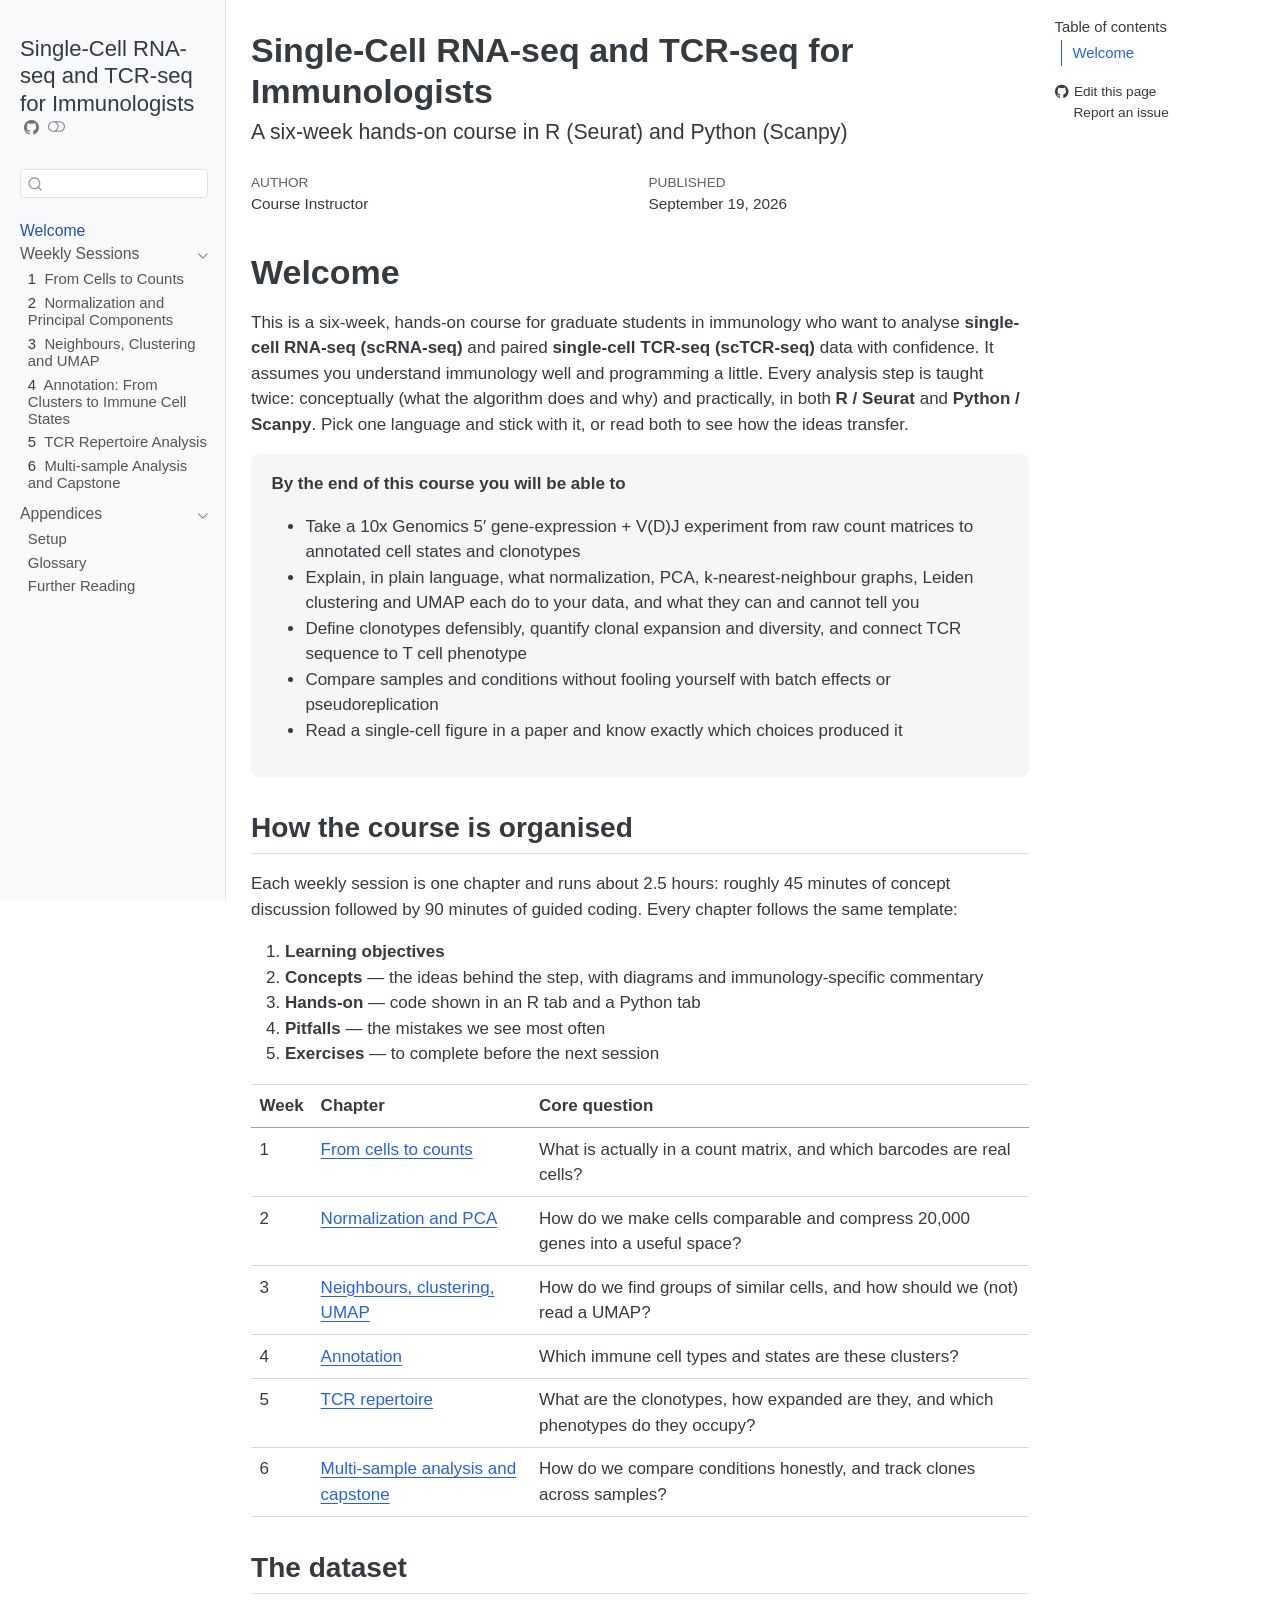
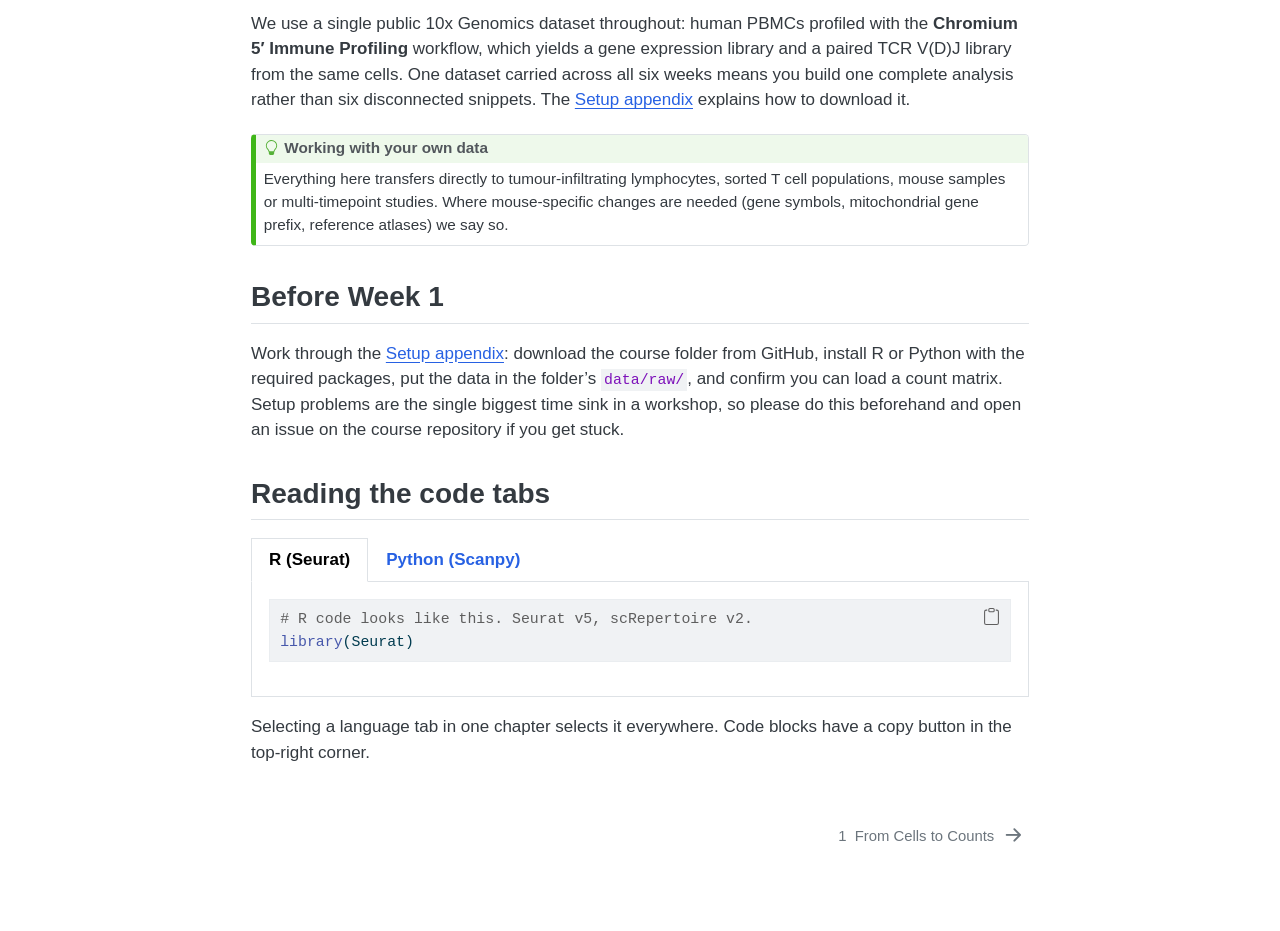
==== commit a9d304be: "Built site for gh-pages" ====
--- a/index.html
+++ b/index.html
@@ -541,7 +541,7 @@
 </section>
 <section id="before-week-1" class="level2">
 <h2 class="anchored" data-anchor-id="before-week-1">Before Week 1</h2>
-<p>Work through the <a href="./appendix/setup.html">Setup appendix</a>: install R or Python with the required packages, download the data, and confirm you can load a count matrix. Setup problems are the single biggest time sink in a workshop, so please do this beforehand and open an issue on the course repository if you get stuck.</p>
+<p>Work through the <a href="./appendix/setup.html">Setup appendix</a>: download the course folder from GitHub, install R or Python with the required packages, put the data in the folder’s <code>data/raw/</code>, and confirm you can load a count matrix. Setup problems are the single biggest time sink in a workshop, so please do this beforehand and open an issue on the course repository if you get stuck.</p>
 </section>
 <section id="reading-the-code-tabs" class="level2">
 <h2 class="anchored" data-anchor-id="reading-the-code-tabs">Reading the code tabs</h2>
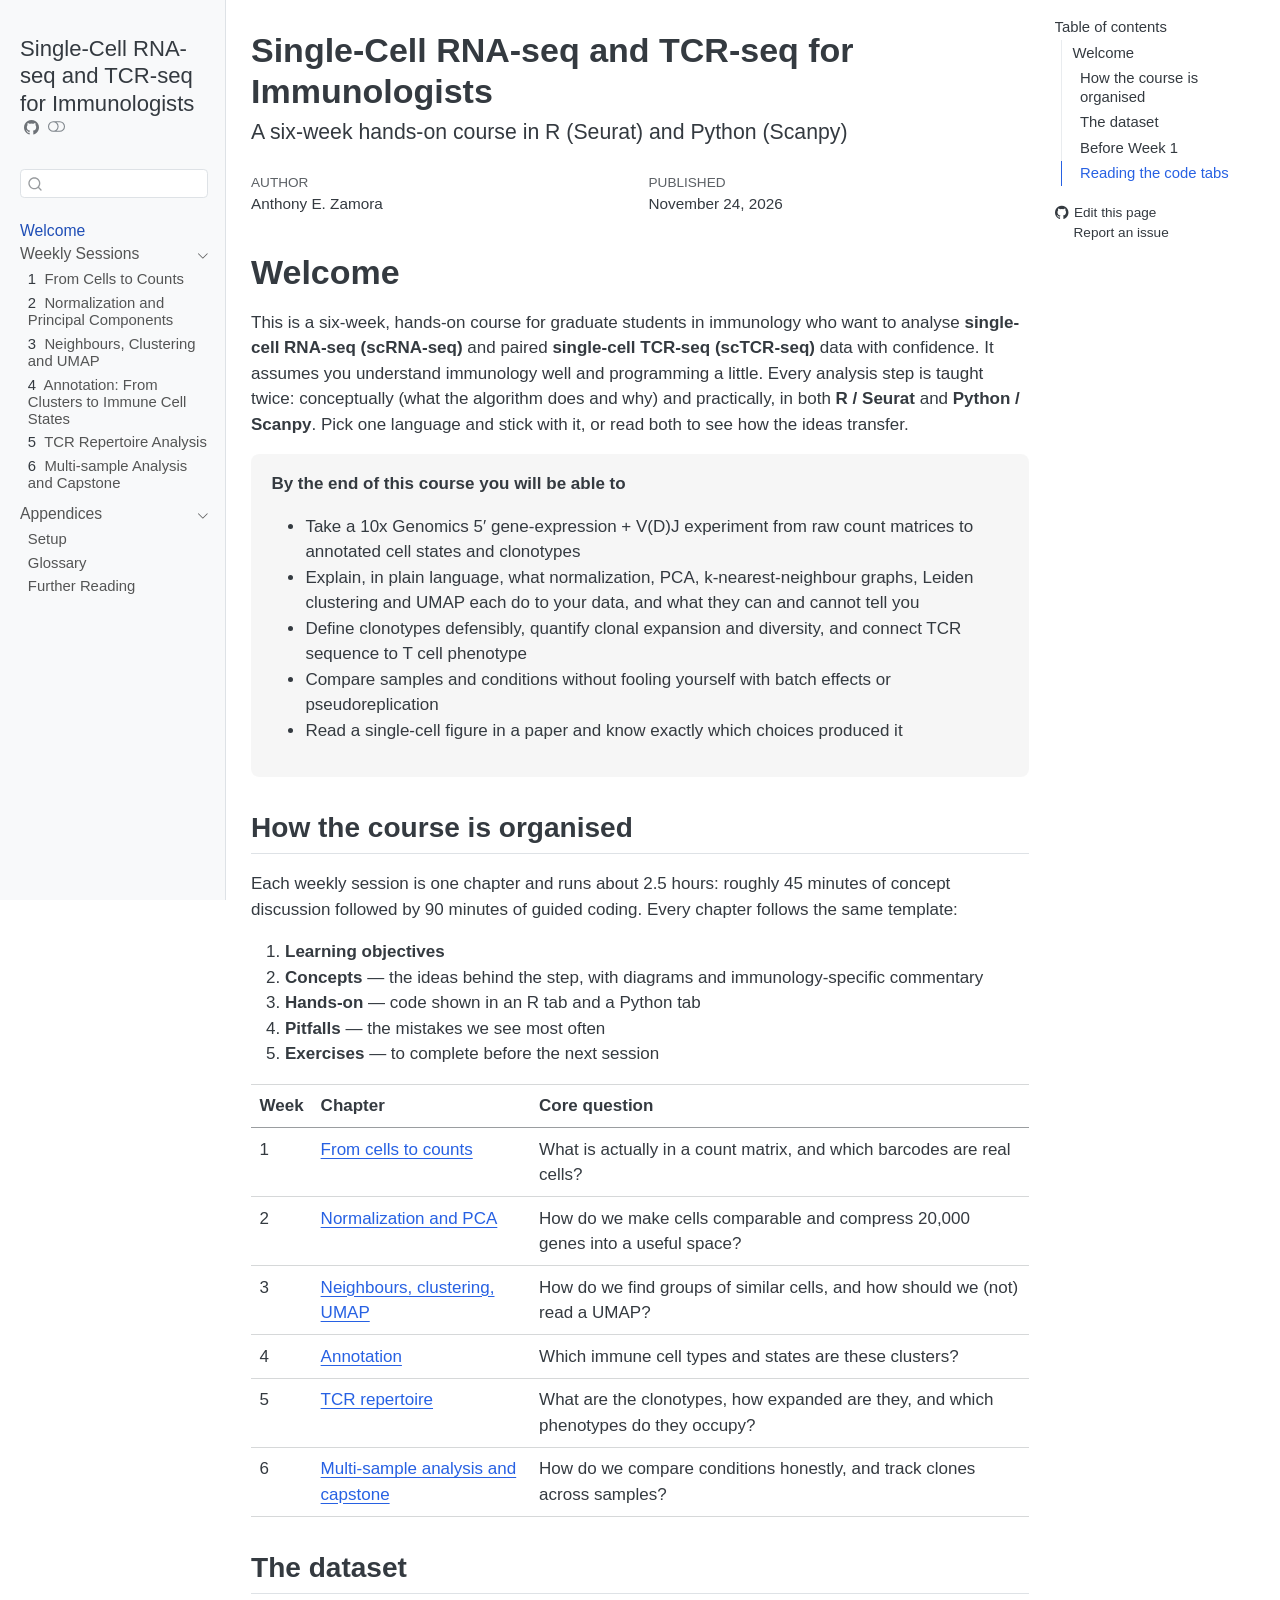
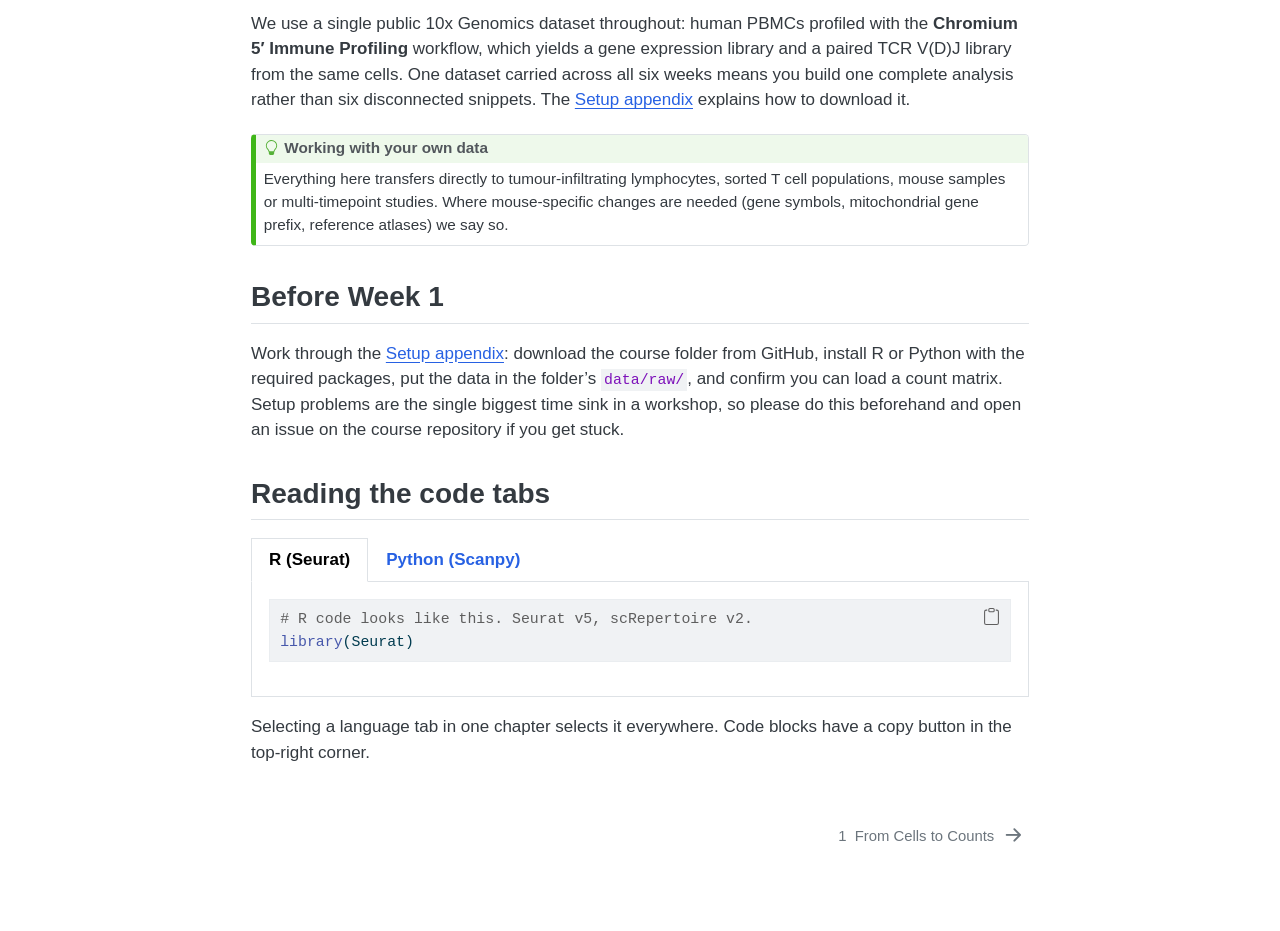
==== commit 369caceb: "Built site for gh-pages" ====
--- a/index.html
+++ b/index.html
@@ -2,12 +2,12 @@
 <html xmlns="http://www.w3.org/1999/xhtml" lang="en" xml:lang="en"><head>
 
 <meta charset="utf-8">
-<meta name="generator" content="quarto-1.10.18">
+<meta name="generator" content="quarto-1.11.9">
 
 <meta name="viewport" content="width=device-width, initial-scale=1.0, user-scalable=yes">
 
-<meta name="author" content="Course Instructor">
-<meta name="dcterms.date" content="2026-09-19">
+<meta name="author" content="Anthony E. Zamora">
+<meta name="dcterms.date" content="2026-11-24">
 
 <title>Single-Cell RNA-seq and TCR-seq for Immunologists</title>
 <style>
@@ -76,18 +76,19 @@
 <link href="./chapters/01-from-cells-to-counts.html" rel="next">
 <script src="site_libs/quarto-html/quarto.js" type="module"></script>
 <script src="site_libs/quarto-html/tabsets/tabsets.js" type="module"></script>
+<script src="site_libs/quarto-html/scrollable-regions/scrollable-regions.js" type="module"></script>
 <script src="site_libs/quarto-html/popper.min.js"></script>
 <script src="site_libs/quarto-html/tippy.umd.min.js"></script>
 <script src="site_libs/quarto-html/anchor.min.js"></script>
 <link href="site_libs/quarto-html/tippy.css" rel="stylesheet">
-<link href="site_libs/quarto-html/quarto-syntax-highlighting-64a204ab8560d761af7679ceaba22944.css" rel="stylesheet" class="quarto-color-scheme" id="quarto-text-highlighting-styles">
-<link href="site_libs/quarto-html/quarto-syntax-highlighting-dark-b85bc7c33db8c58e0ec93c3465666fed.css" rel="stylesheet" class="quarto-color-scheme quarto-color-alternate" id="quarto-text-highlighting-styles">
-<link href="site_libs/quarto-html/quarto-syntax-highlighting-64a204ab8560d761af7679ceaba22944.css" rel="stylesheet" class="quarto-color-scheme-extra" id="quarto-text-highlighting-styles">
+<link href="site_libs/quarto-html/quarto-syntax-highlighting-63b5708e65d6cd79cd7618c58d0c21e7.css" rel="stylesheet" class="quarto-color-scheme" id="quarto-text-highlighting-styles">
+<link href="site_libs/quarto-html/quarto-syntax-highlighting-dark-447e42e69aaa9833c0ba1b986f430b20.css" rel="stylesheet" class="quarto-color-scheme quarto-color-alternate" id="quarto-text-highlighting-styles">
+<link href="site_libs/quarto-html/quarto-syntax-highlighting-63b5708e65d6cd79cd7618c58d0c21e7.css" rel="stylesheet" class="quarto-color-scheme-extra" id="quarto-text-highlighting-styles">
 <script src="site_libs/bootstrap/bootstrap.min.js"></script>
 <link href="site_libs/bootstrap/bootstrap-icons.css" rel="stylesheet">
-<link href="site_libs/bootstrap/bootstrap-a7c133dbdb681b9925f99f0a4dd72014.min.css" rel="stylesheet" append-hash="true" class="quarto-color-scheme" id="quarto-bootstrap" data-mode="light">
-<link href="site_libs/bootstrap/bootstrap-dark-d61a377e5207762d35dd0696b58d29ac.min.css" rel="stylesheet" append-hash="true" class="quarto-color-scheme quarto-color-alternate" id="quarto-bootstrap" data-mode="dark">
-<link href="site_libs/bootstrap/bootstrap-a7c133dbdb681b9925f99f0a4dd72014.min.css" rel="stylesheet" append-hash="true" class="quarto-color-scheme-extra" id="quarto-bootstrap" data-mode="light">
+<link href="site_libs/bootstrap/bootstrap-a14ddb716205d37b0cd7ddc1c0d5f8e2.min.css" rel="stylesheet" append-hash="true" class="quarto-color-scheme" id="quarto-bootstrap" data-mode="light">
+<link href="site_libs/bootstrap/bootstrap-dark-7f333f7748f914eda9c98d44bee5325d.min.css" rel="stylesheet" append-hash="true" class="quarto-color-scheme quarto-color-alternate" id="quarto-bootstrap" data-mode="dark">
+<link href="site_libs/bootstrap/bootstrap-a14ddb716205d37b0cd7ddc1c0d5f8e2.min.css" rel="stylesheet" append-hash="true" class="quarto-color-scheme-extra" id="quarto-bootstrap" data-mode="light">
 <script id="quarto-search-options" type="application/json">{
   "location": "sidebar",
   "copy-button": false,
@@ -119,7 +120,7 @@
 
 </head>
 
-<body class="nav-sidebar docked quarto-light"><script id="quarto-html-before-body" type="application/javascript">
+<body class="nav-sidebar docked quarto-light"><a id="quarto-skip-link" class="visually-hidden-focusable" href="#quarto-document-content">Skip to main content</a><script id="quarto-html-before-body" type="application/javascript">
     const toggleBodyColorMode = (bsSheetEl) => {
       const mode = bsSheetEl.getAttribute("data-mode");
       const bodyEl = window.document.querySelector("body");
@@ -142,6 +143,7 @@
       for (let i=0; i < toggles.length; i++) {
         const toggle = toggles[i];
         if (toggle) {
+          toggle.setAttribute("aria-checked", alternate ? "true" : "false");
           if (alternate) {
             toggle.classList.add("alternate");
           } else {
@@ -171,13 +173,19 @@
       manageTransitions('#quarto-margin-sidebar .nav-link', true);
       // Switch the toggles
       setColorSchemeToggle(alternate)
-      // Hack to workaround the fact that safari doesn't
-      // properly recolor the scrollbar when toggling (#1455)
+    }
+    // Hack to workaround the fact that safari doesn't
+    // properly recolor the scrollbar when toggling (#1455).
+    // Not run on load: stylesheets are set before first paint there, and
+    // scrolling would undo the scroll to a URL fragment (#14973).
+    // The one pixel nudge keeps the reader where they were.
+    const refreshSafariScrollbar = () => {
       if (navigator.userAgent.indexOf('Safari') > 0 && navigator.userAgent.indexOf('Chrome') == -1) {
         manageTransitions("body", false);
-        window.scrollTo(0, 1);
+        const scrollY = window.scrollY;
+        window.scrollTo(0, scrollY > 0 ? scrollY - 1 : 1);
         setTimeout(() => {
-          window.scrollTo(0, 0);
+          window.scrollTo(0, scrollY);
           manageTransitions("body", true);
         }, 40);
       }
@@ -271,6 +279,7 @@
       // Read the current dark / light value
       let toAlternate = !hasAlternateSentinel();
       toggleColorMode(toAlternate);
+      refreshSafariScrollbar();
       setStyleSentinel(toAlternate);
       toggleGiscusIfUsed(toAlternate, darkModeDefault);
       window.dispatchEvent(new Event('resize'));
@@ -285,13 +294,13 @@
 
 <div id="quarto-search-results"></div>
   <header id="quarto-header" class="headroom fixed-top">
-  <nav class="quarto-secondary-nav">
+  <nav class="quarto-secondary-nav" aria-label="Toolbar">
     <div class="container-fluid d-flex">
       <button type="button" class="quarto-btn-toggle btn" data-bs-toggle="collapse" role="button" data-bs-target=".quarto-sidebar-collapse-item" aria-controls="quarto-sidebar" aria-expanded="false" aria-label="Toggle sidebar navigation" onclick="if (window.quartoToggleHeadroom) { window.quartoToggleHeadroom(); }">
         <i class="bi bi-layout-text-sidebar-reverse"></i>
       </button>
-        <nav class="quarto-page-breadcrumbs" aria-label="breadcrumb"><ol class="breadcrumb"><li class="breadcrumb-item"><a href="./index.html">Welcome</a></li></ol></nav>
-        <a class="flex-grow-1" role="navigation" data-bs-toggle="collapse" data-bs-target=".quarto-sidebar-collapse-item" aria-controls="quarto-sidebar" aria-expanded="false" aria-label="Toggle sidebar navigation" onclick="if (window.quartoToggleHeadroom) { window.quartoToggleHeadroom(); }">      
+        <nav class="quarto-page-breadcrumbs" aria-label="Breadcrumbs"><ol class="breadcrumb"><li class="breadcrumb-item"><a href="./index.html">Welcome</a></li></ol></nav>
+        <a class="flex-grow-1" data-bs-toggle="collapse" data-bs-target=".quarto-sidebar-collapse-item" onclick="if (window.quartoToggleHeadroom) { window.quartoToggleHeadroom(); }">      
         </a>
       <button type="button" class="btn quarto-search-button" aria-label="Search" onclick="window.quartoOpenSearch();">
         <i class="bi bi-search"></i>
@@ -302,13 +311,13 @@
 <!-- content -->
 <div id="quarto-content" class="quarto-container page-columns page-rows-contents page-layout-article">
 <!-- sidebar -->
-  <nav id="quarto-sidebar" class="sidebar collapse collapse-horizontal quarto-sidebar-collapse-item sidebar-navigation docked overflow-auto">
+  <nav id="quarto-sidebar" class="sidebar collapse collapse-horizontal quarto-sidebar-collapse-item sidebar-navigation docked overflow-auto" aria-label="Site">
     <div class="pt-lg-2 mt-2 text-left sidebar-header">
     <div class="sidebar-title mb-0 py-0">
       <a href="./">Single-Cell RNA-seq and TCR-seq for Immunologists</a> 
         <div class="sidebar-tools-main">
     <a href="https://github.com/aezamora14/scRNA-immunology-course" title="Source Code" class="quarto-navigation-tool px-1" aria-label="Source Code"><i class="bi bi-github"></i></a>
-  <a href="" class="quarto-color-scheme-toggle quarto-navigation-tool  px-1" onclick="window.quartoToggleColorScheme(); return false;" title="Toggle dark mode"><i class="bi"></i></a>
+  <button type="button" role="switch" aria-checked="false" class="quarto-color-scheme-toggle quarto-navigation-tool  px-1" onclick="window.quartoToggleColorScheme(); return false;" title="Toggle dark mode" aria-label="Toggle dark mode"><i class="bi"></i></button>
 </div>
     </div>
       </div>
@@ -327,13 +336,10 @@
 </li>
         <li class="sidebar-item sidebar-item-section">
       <div class="sidebar-item-container"> 
-            <a class="sidebar-item-text sidebar-link text-start" data-bs-toggle="collapse" data-bs-target="#quarto-sidebar-section-1" role="navigation" aria-expanded="true">
- <span class="menu-text">Weekly Sessions</span></a>
-          <a class="sidebar-item-toggle text-start" data-bs-toggle="collapse" data-bs-target="#quarto-sidebar-section-1" role="navigation" aria-expanded="true" aria-label="Toggle section">
-            <i class="bi bi-chevron-right ms-2"></i>
-          </a> 
+            <button type="button" class="sidebar-item-text sidebar-item-toggle sidebar-link text-start" data-bs-toggle="collapse" data-bs-target="#quarto-sidebar-section-1" aria-controls="quarto-sidebar-section-1" aria-expanded="true">
+ <span class="menu-text" id="quarto-sidebar-section-1-label">Weekly Sessions</span><i class="bi bi-chevron-right" aria-hidden="true"></i></button>
       </div>
-      <ul id="quarto-sidebar-section-1" class="collapse list-unstyled sidebar-section depth1 show">  
+      <ul id="quarto-sidebar-section-1" aria-labelledby="quarto-sidebar-section-1-label" class="collapse list-unstyled sidebar-section depth1 show">  
           <li class="sidebar-item">
   <div class="sidebar-item-container"> 
   <a href="./chapters/01-from-cells-to-counts.html" class="sidebar-item-text sidebar-link">
@@ -374,13 +380,10 @@
   </li>
         <li class="sidebar-item sidebar-item-section">
       <div class="sidebar-item-container"> 
-            <a class="sidebar-item-text sidebar-link text-start" data-bs-toggle="collapse" data-bs-target="#quarto-sidebar-section-2" role="navigation" aria-expanded="true">
- <span class="menu-text">Appendices</span></a>
-          <a class="sidebar-item-toggle text-start" data-bs-toggle="collapse" data-bs-target="#quarto-sidebar-section-2" role="navigation" aria-expanded="true" aria-label="Toggle section">
-            <i class="bi bi-chevron-right ms-2"></i>
-          </a> 
+            <button type="button" class="sidebar-item-text sidebar-item-toggle sidebar-link text-start" data-bs-toggle="collapse" data-bs-target="#quarto-sidebar-section-2" aria-controls="quarto-sidebar-section-2" aria-expanded="true">
+ <span class="menu-text" id="quarto-sidebar-section-2-label">Appendices</span><i class="bi bi-chevron-right" aria-hidden="true"></i></button>
       </div>
-      <ul id="quarto-sidebar-section-2" class="collapse list-unstyled sidebar-section depth1 show">  
+      <ul id="quarto-sidebar-section-2" aria-labelledby="quarto-sidebar-section-2-label" class="collapse list-unstyled sidebar-section depth1 show">  
           <li class="sidebar-item">
   <div class="sidebar-item-container"> 
   <a href="./appendix/setup.html" class="sidebar-item-text sidebar-link">
@@ -407,7 +410,7 @@
 <div id="quarto-sidebar-glass" class="quarto-sidebar-collapse-item" data-bs-toggle="collapse" data-bs-target=".quarto-sidebar-collapse-item"></div>
 <!-- margin-sidebar -->
     <div id="quarto-margin-sidebar" class="sidebar margin-sidebar">
-        <nav id="TOC" role="doc-toc" class="toc-active">
+        <nav id="TOC" role="doc-toc" aria-labelledby="toc-title" class="toc-active">
     <h2 id="toc-title">Table of contents</h2>
    
   <ul>
@@ -422,7 +425,7 @@
 <div class="toc-actions"><ul><li><a href="https://github.com/aezamora14/scRNA-immunology-course/edit/main/index.qmd" class="toc-action"><i class="bi bi-github"></i>Edit this page</a></li><li><a href="https://github.com/aezamora14/scRNA-immunology-course/issues/new" class="toc-action"><i class="bi empty"></i>Report an issue</a></li></ul></div></nav>
     </div>
 <!-- main -->
-<main class="content" id="quarto-document-content">
+<main class="content" id="quarto-document-content" tabindex="-1">
 
 
 <header id="title-block-header" class="quarto-title-block default">
@@ -438,14 +441,14 @@
     <div>
     <div class="quarto-title-meta-heading">Author</div>
     <div class="quarto-title-meta-contents">
-             <p>Course Instructor </p>
+             <p>Anthony E. Zamora </p>
           </div>
   </div>
     
     <div>
     <div class="quarto-title-meta-heading">Published</div>
     <div class="quarto-title-meta-contents">
-      <p class="date">September 19, 2026</p>
+      <p class="date">November 24, 2026</p>
     </div>
   </div>
   
@@ -546,7 +549,7 @@
 <section id="reading-the-code-tabs" class="level2">
 <h2 class="anchored" data-anchor-id="reading-the-code-tabs">Reading the code tabs</h2>
 <div class="tabset-margin-container"></div><div class="panel-tabset" data-group="language">
-<ul class="nav nav-tabs" role="tablist"><li class="nav-item" role="presentation"><a class="nav-link active" id="tabset-1-1-tab" data-bs-toggle="tab" data-bs-target="#tabset-1-1" role="tab" aria-controls="tabset-1-1" aria-selected="true" href="" aria-current="page">R (Seurat)</a></li><li class="nav-item" role="presentation"><a class="nav-link" id="tabset-1-2-tab" data-bs-toggle="tab" data-bs-target="#tabset-1-2" role="tab" aria-controls="tabset-1-2" aria-selected="false" href="">Python (Scanpy)</a></li></ul>
+<ul class="nav nav-tabs" role="tablist"><li class="nav-item" role="presentation"><a class="nav-link active" id="tabset-1-1-tab" data-bs-toggle="tab" data-bs-target="#tabset-1-1" role="tab" aria-controls="tabset-1-1" aria-selected="true" href="">R (Seurat)</a></li><li class="nav-item" role="presentation"><a class="nav-link" id="tabset-1-2-tab" data-bs-toggle="tab" data-bs-target="#tabset-1-2" role="tab" aria-controls="tabset-1-2" aria-selected="false" href="">Python (Scanpy)</a></li></ul>
 <div class="tab-content" data-group="language">
 <div id="tabset-1-1" class="tab-pane active" role="tabpanel" aria-labelledby="tabset-1-1-tab">
 <div class="code-copy-outer-scaffold"><div class="sourceCode" id="cb1"><pre class="sourceCode r code-with-copy"><code class="sourceCode r"><span id="cb1-1"><a href="#cb1-1" aria-hidden="true" tabindex="-1"></a><span class="co"># R code looks like this. Seurat v5, scRepertoire v2.</span></span>
@@ -569,15 +572,50 @@
   window.document.addEventListener("DOMContentLoaded", function (event) {
     // Ensure there is a toggle, if there isn't float one in the top right
     if (window.document.querySelector('.quarto-color-scheme-toggle') === null) {
-      const a = window.document.createElement('a');
-      a.classList.add('top-right');
-      a.classList.add('quarto-color-scheme-toggle');
-      a.href = "";
-      a.onclick = function() { try { window.quartoToggleColorScheme(); } catch {} return false; };
+      const toggle = window.document.createElement('button');
+      toggle.type = "button";
+      toggle.setAttribute("role", "switch");
+      toggle.setAttribute("aria-checked", "false");
+      toggle.classList.add('top-right');
+      toggle.classList.add('quarto-color-scheme-toggle');
+      toggle.setAttribute("aria-label", "Toggle dark mode");
+      toggle.onclick = function() { try { window.quartoToggleColorScheme(); } catch {} return false; };
       const i = window.document.createElement("i");
       i.classList.add('bi');
-      a.appendChild(i);
-      window.document.body.appendChild(a);
+      toggle.appendChild(i);
+      // Put the toggle in a landmark of its own, so that landmark navigation
+      // can reach it.
+      //
+      // The container is always a fresh direct child of body, and the toggle is
+      // never moved into page furniture that the theme or the author controls.
+      // The toggle is positioned against the page, so any ancestor that
+      // establishes a containing block captures it: a positioned element or a
+      // grid for position: absolute, and transform, filter, will-change or
+      // contain for position: fixed. A direct child of body has none of these
+      // to inherit, and the shift when one appears is silent and visual.
+      //
+      // ARIA says a document should have at most one banner, and axe reports a
+      // duplicate whether or not the banners carry distinct labels. So use a
+      // header when the page has no banner yet, and a named region otherwise.
+      //
+      // A header is a banner wherever it sits, unless it is inside sectioning
+      // content, so this cannot just look at the children of body: a custom
+      // page layout wraps the title block header in a plain div. An explicit
+      // role="banner" always counts.
+      const sectioning = 'article, aside, main, nav, section, [role="article"], [role="complementary"], [role="main"], [role="navigation"], [role="region"]';
+      const hasBanner = Array.from(
+        window.document.querySelectorAll('header:not([role]), [role="banner"]')
+      ).some(function(el) {
+        return el.hasAttribute("role") || el.closest(sectioning) === null;
+      });
+      const container = window.document.createElement(hasBanner ? "div" : "header");
+      if (hasBanner) {
+        container.setAttribute("role", "region");
+        container.setAttribute("aria-label", "Toggle dark mode");
+      }
+      container.classList.add('quarto-color-scheme-toggle-container');
+      container.appendChild(toggle);
+      window.document.body.appendChild(container);
     }
     setColorSchemeToggle(hasAlternateSentinel())
     const icon = "";
@@ -652,11 +690,30 @@
       var localhostRegex = new RegExp(/^(?:http|https):\/\/localhost\:?[0-9]*\//);
       var mailtoRegex = new RegExp(/^mailto:/);
         var filterRegex = new RegExp('/' + window.location.host + '/');
+      const newWindowLabel = "(opens in a new tab)";
+      const newWindowNoteId = "quarto-ext-newwindow-label";
+      // Links reference one hidden label through aria-describedby, so the
+      // announcement never changes their accessible name.
+      var describeNewWindow = (link) => {
+        if (!window.document.getElementById(newWindowNoteId)) {
+          var newWindowNote = window.document.createElement("span");
+          newWindowNote.id = newWindowNoteId;
+          newWindowNote.hidden = true;
+          newWindowNote.textContent = newWindowLabel;
+          window.document.body.appendChild(newWindowNote);
+        }
+        var describedBy = (link.getAttribute("aria-describedby") || "").split(/\s+/).filter(Boolean);
+        if (!describedBy.includes(newWindowNoteId)) {
+          describedBy.push(newWindowNoteId);
+          link.setAttribute("aria-describedby", describedBy.join(" "));
+        }
+      }
       var isInternal = (href) => {
           return filterRegex.test(href) || localhostRegex.test(href) || mailtoRegex.test(href);
       }
       // Inspect non-navigation links and adorn them if external
-     var links = window.document.querySelectorAll('a[href]:not(.nav-link):not(.navbar-brand):not(.toc-action):not(.sidebar-link):not(.sidebar-item-toggle):not(.pagination-link):not(.no-external):not([aria-hidden]):not(.dropdown-item):not(.quarto-navigation-tool):not(.about-link)');
+      window.quartoDecorateExternalLinks = function (root) {
+     var links = (root || window.document).querySelectorAll('a[href]:not(.nav-link):not(.navbar-brand):not(.toc-action):not(.sidebar-link):not(.sidebar-item-toggle):not(.pagination-link):not(.no-external):not([aria-hidden]):not(.dropdown-item):not(.quarto-navigation-tool):not(.about-link)');
       for (var i=0; i<links.length; i++) {
         const link = links[i];
         if (!isInternal(link.href)) {
@@ -670,8 +727,70 @@
             if (link.getAttribute("rel") === null) {
               link.setAttribute("rel", "noopener");
             }
-        }
-      }
+            describeNewWindow(link);
+          if (!link.classList.contains('no-external-icon')) {
+          }
+        }
+      }
+      };
+      window.quartoDecorateExternalLinks(window.document);
+    // Esc closes the popup (WCAG 1.4.13) and focus leaving both trigger and
+    // popup closes it (WCAG 2.4.11); tippy handles neither for interactive popups.
+    const hideOnEscAndFocusOut = {
+      name: 'hideOnEscAndFocusOut',
+      defaultValue: true,
+      fn(instance) {
+        const dismiss = () => {
+          // A show scheduled by the trigger delay would otherwise reopen it
+          instance.clearDelayTimeouts();
+          instance.hide();
+        };
+        const onKeyDown = (event) => {
+          if (event.key !== 'Escape') {
+            return;
+          }
+          // Keep Esc from also reaching page handlers (e.g. reveal.js overview),
+          // except an open reveal.js slide menu, which Esc should close too.
+          // The menu handles keys only when its keyboard option is on.
+          const menuHandlesEsc = window.Reveal?.getPlugin?.('menu')?.isOpen() &&
+            window.Reveal.getConfig().menu?.keyboard !== false;
+          if (!menuHandlesEsc) {
+            event.stopPropagation();
+          }
+          if (instance.popper.contains(window.document.activeElement)) {
+            // Disabled while refocusing so the focus trigger does not reopen it
+            instance.disable();
+            instance.reference.focus();
+            instance.enable();
+          }
+          dismiss();
+        };
+        const onFocusOut = (event) => {
+          const target = event.relatedTarget;
+          if (target && !instance.reference.contains(target) &&
+              !instance.popper.contains(target)) {
+            dismiss();
+          }
+        };
+        // On the trigger too: a click trigger (code-annotations: select) has no
+        // blur handling. Attached for the instance's lifetime so leaving the
+        // trigger also cancels a show still pending on the trigger delay.
+        instance.reference.addEventListener('focusout', onFocusOut);
+        return {
+          onShow() {
+            window.document.addEventListener('keydown', onKeyDown, true);
+            instance.popper.addEventListener('focusout', onFocusOut);
+          },
+          onHide() {
+            window.document.removeEventListener('keydown', onKeyDown, true);
+            instance.popper.removeEventListener('focusout', onFocusOut);
+          },
+          onDestroy() {
+            instance.reference.removeEventListener('focusout', onFocusOut);
+          },
+        };
+      },
+    };
     function tippyHover(el, contentFn, onTriggerFn, onUntriggerFn) {
       const config = {
         allowHTML: true,
@@ -685,6 +804,7 @@
         interactiveBorder: 10,
         theme: 'quarto',
         placement: 'bottom-start',
+        plugins: [hideOnEscAndFocusOut],
       };
       if (contentFn) {
         config.content = contentFn;
@@ -847,44 +967,54 @@
           const lineIds = lines.map((line) => {
             return targetCell + "-" + line;
           })
-          let top = null;
-          let height = null;
-          let parent = null;
+          // Each band is positioned against its own containing block, which is
+          // not the offsetParent of the lines, so place it from client rects.
+          const placeBand = (band, firstEl, lastEl, codeBlock) => {
+            const container = band.offsetParent;
+            if (container === null) {
+              return;
+            }
+            const containerRect = container.getBoundingClientRect();
+            // Reveal.js scales slides with a transform, so convert client
+            // pixels back to the CSS pixels of the container.
+            const scale = containerRect.height / container.offsetHeight || 1;
+            const firstRect = firstEl.getBoundingClientRect();
+            const lastRect = lastEl.getBoundingClientRect();
+            const top = (firstRect.top - containerRect.top) / scale - container.clientTop + container.scrollTop;
+            const height = (lastRect.bottom - firstRect.top) / scale;
+            band.style.top = top - 2 + "px";
+            band.style.height = height + 4 + "px";
+            if (codeBlock) {
+              // Without the copy button wrapper, the containing block is wider
+              // than the code block, so span the code block explicitly.
+              const blockRect = codeBlock.getBoundingClientRect();
+              band.style.left = (blockRect.left - containerRect.left) / scale - container.clientLeft + container.scrollLeft + "px";
+              band.style.width = blockRect.width / scale + "px";
+            }
+          };
           if (lineIds.length > 0) {
-              //compute the position of the single el (top and bottom and make a div)
-              const el = window.document.getElementById(lineIds[0]);
-              top = el.offsetTop;
-              height = el.offsetHeight;
-              parent = el.parentElement.parentElement;
-            if (lineIds.length > 1) {
-              const lastEl = window.document.getElementById(lineIds[lineIds.length - 1]);
-              const bottom = lastEl.offsetTop + lastEl.offsetHeight;
-              height = bottom - top;
+            const el = window.document.getElementById(lineIds[0]);
+            const lastEl = window.document.getElementById(lineIds[lineIds.length - 1]);
+            const parent = el.parentElement.parentElement;
+            // cook up a div (if necessary) and position it
+            let div = window.document.getElementById("code-annotation-line-highlight");
+            if (div === null) {
+              div = window.document.createElement("div");
+              div.setAttribute("id", "code-annotation-line-highlight");
+              div.style.position = 'absolute';
+              parent.appendChild(div);
             }
-            if (top !== null && height !== null && parent !== null) {
-              // cook up a div (if necessary) and position it 
-              let div = window.document.getElementById("code-annotation-line-highlight");
-              if (div === null) {
-                div = window.document.createElement("div");
-                div.setAttribute("id", "code-annotation-line-highlight");
-                div.style.position = 'absolute';
-                parent.appendChild(div);
-              }
-              div.style.top = top - 2 + "px";
-              div.style.height = height + 4 + "px";
-              div.style.left = 0;
-              let gutterDiv = window.document.getElementById("code-annotation-line-highlight-gutter");
-              if (gutterDiv === null) {
-                gutterDiv = window.document.createElement("div");
-                gutterDiv.setAttribute("id", "code-annotation-line-highlight-gutter");
-                gutterDiv.style.position = 'absolute';
-                const codeCell = window.document.getElementById(targetCell);
-                const gutter = codeCell.querySelector('.code-annotation-gutter');
-                gutter.appendChild(gutterDiv);
-              }
-              gutterDiv.style.top = top - 2 + "px";
-              gutterDiv.style.height = height + 4 + "px";
+            placeBand(div, el, lastEl, parent.closest("div.sourceCode") || parent);
+            let gutterDiv = window.document.getElementById("code-annotation-line-highlight-gutter");
+            if (gutterDiv === null) {
+              gutterDiv = window.document.createElement("div");
+              gutterDiv.setAttribute("id", "code-annotation-line-highlight-gutter");
+              gutterDiv.style.position = 'absolute';
+              const codeCell = window.document.getElementById(targetCell);
+              const gutter = codeCell.querySelector('.code-annotation-gutter');
+              gutter.appendChild(gutterDiv);
             }
+            placeBand(gutterDiv, el, lastEl);
             selectedAnnoteEl = annoteEl;
           }
         };
@@ -983,7 +1113,10 @@
     }
   });
   </script>
-<nav class="page-navigation">
+  <script type="application/javascript">
+  window.quartoScrollableRegionsLabels = {"code":"Scrollable code","output":"Scrollable output"};
+  </script>
+<nav class="page-navigation" aria-label="Page">
   <div class="nav-page nav-page-previous">
   </div>
   <div class="nav-page nav-page-next">
--- a/site_libs/quarto-html/quarto-syntax-highlighting-63b5708e65d6cd79cd7618c58d0c21e7.css
+++ b/site_libs/quarto-html/quarto-syntax-highlighting-63b5708e65d6cd79cd7618c58d0c21e7.css
@@ -0,0 +1,236 @@
+/* quarto syntax highlight colors */
+:root {
+  --quarto-hl-ot-color: #003B4F;
+  --quarto-hl-at-color: #657422;
+  --quarto-hl-ss-color: #20794D;
+  --quarto-hl-an-color: #5E5E5E;
+  --quarto-hl-fu-color: #4758AB;
+  --quarto-hl-st-color: #20794D;
+  --quarto-hl-cf-color: #003B4F;
+  --quarto-hl-op-color: #5E5E5E;
+  --quarto-hl-er-color: #AD0000;
+  --quarto-hl-bn-color: #AD0000;
+  --quarto-hl-al-color: #AD0000;
+  --quarto-hl-va-color: #111111;
+  --quarto-hl-bu-color: inherit;
+  --quarto-hl-ex-color: inherit;
+  --quarto-hl-pp-color: #AD0000;
+  --quarto-hl-in-color: #5E5E5E;
+  --quarto-hl-vs-color: #20794D;
+  --quarto-hl-wa-color: #5E5E5E;
+  --quarto-hl-do-color: #5E5E5E;
+  --quarto-hl-im-color: #00769E;
+  --quarto-hl-ch-color: #20794D;
+  --quarto-hl-dt-color: #AD0000;
+  --quarto-hl-fl-color: #AD0000;
+  --quarto-hl-co-color: #5E5E5E;
+  --quarto-hl-cv-color: #5E5E5E;
+  --quarto-hl-cn-color: #8f5902;
+  --quarto-hl-sc-color: #5E5E5E;
+  --quarto-hl-dv-color: #AD0000;
+  --quarto-hl-kw-color: #003B4F;
+}
+
+/* other quarto variables */
+:root {
+  --quarto-font-monospace: SFMono-Regular, Menlo, Monaco, Consolas, "Liberation Mono", "Courier New", monospace;
+}
+
+/* syntax highlight based on Pandoc's rules */
+pre > code.sourceCode > span {
+  color: #003B4F;
+}
+
+code.sourceCode > span {
+  color: #003B4F;
+}
+
+div.sourceCode,
+div.sourceCode pre.sourceCode {
+  color: #003B4F;
+}
+
+/* Normal */
+code span {
+  color: #003B4F;
+}
+
+/* Alert */
+code span.al {
+  color: #AD0000;
+  font-style: inherit;
+}
+
+/* Annotation */
+code span.an {
+  color: #5E5E5E;
+  font-style: inherit;
+}
+
+/* Attribute */
+code span.at {
+  color: #657422;
+  font-style: inherit;
+}
+
+/* BaseN */
+code span.bn {
+  color: #AD0000;
+  font-style: inherit;
+}
+
+/* BuiltIn */
+code span.bu {
+  font-style: inherit;
+}
+
+/* ControlFlow */
+code span.cf {
+  color: #003B4F;
+  font-weight: bold;
+  font-style: inherit;
+}
+
+/* Char */
+code span.ch {
+  color: #20794D;
+  font-style: inherit;
+}
+
+/* Constant */
+code span.cn {
+  color: #8f5902;
+  font-style: inherit;
+}
+
+/* Comment */
+code span.co {
+  color: #5E5E5E;
+  font-style: inherit;
+}
+
+/* CommentVar */
+code span.cv {
+  color: #5E5E5E;
+  font-style: italic;
+}
+
+/* Documentation */
+code span.do {
+  color: #5E5E5E;
+  font-style: italic;
+}
+
+/* DataType */
+code span.dt {
+  color: #AD0000;
+  font-style: inherit;
+}
+
+/* DecVal */
+code span.dv {
+  color: #AD0000;
+  font-style: inherit;
+}
+
+/* Error */
+code span.er {
+  color: #AD0000;
+  font-style: inherit;
+}
+
+/* Extension */
+code span.ex {
+  font-style: inherit;
+}
+
+/* Float */
+code span.fl {
+  color: #AD0000;
+  font-style: inherit;
+}
+
+/* Function */
+code span.fu {
+  color: #4758AB;
+  font-style: inherit;
+}
+
+/* Import */
+code span.im {
+  color: #00769E;
+  font-style: inherit;
+}
+
+/* Information */
+code span.in {
+  color: #5E5E5E;
+  font-style: inherit;
+}
+
+/* Keyword */
+code span.kw {
+  color: #003B4F;
+  font-weight: bold;
+  font-style: inherit;
+}
+
+/* Operator */
+code span.op {
+  color: #5E5E5E;
+  font-style: inherit;
+}
+
+/* Other */
+code span.ot {
+  color: #003B4F;
+  font-style: inherit;
+}
+
+/* Preprocessor */
+code span.pp {
+  color: #AD0000;
+  font-style: inherit;
+}
+
+/* SpecialChar */
+code span.sc {
+  color: #5E5E5E;
+  font-style: inherit;
+}
+
+/* SpecialString */
+code span.ss {
+  color: #20794D;
+  font-style: inherit;
+}
+
+/* String */
+code span.st {
+  color: #20794D;
+  font-style: inherit;
+}
+
+/* Variable */
+code span.va {
+  color: #111111;
+  font-style: inherit;
+}
+
+/* VerbatimString */
+code span.vs {
+  color: #20794D;
+  font-style: inherit;
+}
+
+/* Warning */
+code span.wa {
+  color: #5E5E5E;
+  font-style: italic;
+}
+
+.prevent-inlining {
+  content: "</";
+}
+
+/*# sourceMappingURL=054cc16b9e9817627be6994582d2ffb5.css.map */
--- a/site_libs/quarto-html/quarto-syntax-highlighting-dark-447e42e69aaa9833c0ba1b986f430b20.css
+++ b/site_libs/quarto-html/quarto-syntax-highlighting-dark-447e42e69aaa9833c0ba1b986f430b20.css
@@ -0,0 +1,219 @@
+/* quarto syntax highlight colors */
+:root {
+  --quarto-hl-al-color: #f07178;
+  --quarto-hl-an-color: #d4d0ab;
+  --quarto-hl-at-color: #00e0e0;
+  --quarto-hl-bn-color: #d4d0ab;
+  --quarto-hl-bu-color: #abe338;
+  --quarto-hl-ch-color: #abe338;
+  --quarto-hl-co-color: #f8f8f2;
+  --quarto-hl-cv-color: #ffd700;
+  --quarto-hl-cn-color: #ffd700;
+  --quarto-hl-cf-color: #ffa07a;
+  --quarto-hl-dt-color: #ffa07a;
+  --quarto-hl-dv-color: #d4d0ab;
+  --quarto-hl-do-color: #f8f8f2;
+  --quarto-hl-er-color: #f07178;
+  --quarto-hl-ex-color: #00e0e0;
+  --quarto-hl-fl-color: #d4d0ab;
+  --quarto-hl-fu-color: #ffa07a;
+  --quarto-hl-im-color: #abe338;
+  --quarto-hl-in-color: #d4d0ab;
+  --quarto-hl-kw-color: #ffa07a;
+  --quarto-hl-op-color: #ffa07a;
+  --quarto-hl-ot-color: #00e0e0;
+  --quarto-hl-pp-color: #dcc6e0;
+  --quarto-hl-re-color: #00e0e0;
+  --quarto-hl-sc-color: #abe338;
+  --quarto-hl-ss-color: #abe338;
+  --quarto-hl-st-color: #abe338;
+  --quarto-hl-va-color: #00e0e0;
+  --quarto-hl-vs-color: #abe338;
+  --quarto-hl-wa-color: #dcc6e0;
+}
+
+/* other quarto variables */
+:root {
+  --quarto-font-monospace: SFMono-Regular, Menlo, Monaco, Consolas, "Liberation Mono", "Courier New", monospace;
+}
+
+/* syntax highlight based on Pandoc's rules */
+pre > code.sourceCode > span {
+  color: #f8f8f2;
+}
+
+code.sourceCode > span {
+  color: #f8f8f2;
+}
+
+div.sourceCode,
+div.sourceCode pre.sourceCode {
+  color: #f8f8f2;
+}
+
+/* Normal */
+code span {
+  color: #f8f8f2;
+}
+
+/* Alert */
+code span.al {
+  color: #f07178;
+}
+
+/* Annotation */
+code span.an {
+  color: #d4d0ab;
+}
+
+/* Attribute */
+code span.at {
+  color: #00e0e0;
+}
+
+/* BaseN */
+code span.bn {
+  color: #d4d0ab;
+}
+
+/* BuiltIn */
+code span.bu {
+  color: #abe338;
+}
+
+/* ControlFlow */
+code span.cf {
+  font-weight: bold;
+  color: #ffa07a;
+}
+
+/* Char */
+code span.ch {
+  color: #abe338;
+}
+
+/* Constant */
+code span.cn {
+  color: #ffd700;
+}
+
+/* Comment */
+code span.co {
+  font-style: italic;
+  color: #f8f8f2;
+}
+
+/* CommentVar */
+code span.cv {
+  color: #ffd700;
+}
+
+/* Documentation */
+code span.do {
+  color: #f8f8f2;
+}
+
+/* DataType */
+code span.dt {
+  color: #ffa07a;
+}
+
+/* DecVal */
+code span.dv {
+  color: #d4d0ab;
+}
+
+/* Error */
+code span.er {
+  color: #f07178;
+  text-decoration: underline;
+}
+
+/* Extension */
+code span.ex {
+  font-weight: bold;
+  color: #00e0e0;
+}
+
+/* Float */
+code span.fl {
+  color: #d4d0ab;
+}
+
+/* Function */
+code span.fu {
+  color: #ffa07a;
+}
+
+/* Import */
+code span.im {
+  color: #abe338;
+}
+
+/* Information */
+code span.in {
+  color: #d4d0ab;
+}
+
+/* Keyword */
+code span.kw {
+  font-weight: bold;
+  color: #ffa07a;
+}
+
+/* Operator */
+code span.op {
+  color: #ffa07a;
+}
+
+/* Other */
+code span.ot {
+  color: #00e0e0;
+}
+
+/* Preprocessor */
+code span.pp {
+  color: #dcc6e0;
+}
+
+/* RegionMarker */
+code span.re {
+  background-color: #f8f8f2;
+  color: #00e0e0;
+}
+
+/* SpecialChar */
+code span.sc {
+  color: #abe338;
+}
+
+/* SpecialString */
+code span.ss {
+  color: #abe338;
+}
+
+/* String */
+code span.st {
+  color: #abe338;
+}
+
+/* Variable */
+code span.va {
+  color: #00e0e0;
+}
+
+/* VerbatimString */
+code span.vs {
+  color: #abe338;
+}
+
+/* Warning */
+code span.wa {
+  color: #dcc6e0;
+}
+
+.prevent-inlining {
+  content: "</";
+}
+
+/*# sourceMappingURL=be8e1111c2b710f7c3a4926ffa2967aa.css.map */
--- a/site_libs/quarto-html/quarto-syntax-highlighting-63b5708e65d6cd79cd7618c58d0c21e7.css
+++ b/site_libs/quarto-html/quarto-syntax-highlighting-63b5708e65d6cd79cd7618c58d0c21e7.css
@@ -0,0 +1,236 @@
+/* quarto syntax highlight colors */
+:root {
+  --quarto-hl-ot-color: #003B4F;
+  --quarto-hl-at-color: #657422;
+  --quarto-hl-ss-color: #20794D;
+  --quarto-hl-an-color: #5E5E5E;
+  --quarto-hl-fu-color: #4758AB;
+  --quarto-hl-st-color: #20794D;
+  --quarto-hl-cf-color: #003B4F;
+  --quarto-hl-op-color: #5E5E5E;
+  --quarto-hl-er-color: #AD0000;
+  --quarto-hl-bn-color: #AD0000;
+  --quarto-hl-al-color: #AD0000;
+  --quarto-hl-va-color: #111111;
+  --quarto-hl-bu-color: inherit;
+  --quarto-hl-ex-color: inherit;
+  --quarto-hl-pp-color: #AD0000;
+  --quarto-hl-in-color: #5E5E5E;
+  --quarto-hl-vs-color: #20794D;
+  --quarto-hl-wa-color: #5E5E5E;
+  --quarto-hl-do-color: #5E5E5E;
+  --quarto-hl-im-color: #00769E;
+  --quarto-hl-ch-color: #20794D;
+  --quarto-hl-dt-color: #AD0000;
+  --quarto-hl-fl-color: #AD0000;
+  --quarto-hl-co-color: #5E5E5E;
+  --quarto-hl-cv-color: #5E5E5E;
+  --quarto-hl-cn-color: #8f5902;
+  --quarto-hl-sc-color: #5E5E5E;
+  --quarto-hl-dv-color: #AD0000;
+  --quarto-hl-kw-color: #003B4F;
+}
+
+/* other quarto variables */
+:root {
+  --quarto-font-monospace: SFMono-Regular, Menlo, Monaco, Consolas, "Liberation Mono", "Courier New", monospace;
+}
+
+/* syntax highlight based on Pandoc's rules */
+pre > code.sourceCode > span {
+  color: #003B4F;
+}
+
+code.sourceCode > span {
+  color: #003B4F;
+}
+
+div.sourceCode,
+div.sourceCode pre.sourceCode {
+  color: #003B4F;
+}
+
+/* Normal */
+code span {
+  color: #003B4F;
+}
+
+/* Alert */
+code span.al {
+  color: #AD0000;
+  font-style: inherit;
+}
+
+/* Annotation */
+code span.an {
+  color: #5E5E5E;
+  font-style: inherit;
+}
+
+/* Attribute */
+code span.at {
+  color: #657422;
+  font-style: inherit;
+}
+
+/* BaseN */
+code span.bn {
+  color: #AD0000;
+  font-style: inherit;
+}
+
+/* BuiltIn */
+code span.bu {
+  font-style: inherit;
+}
+
+/* ControlFlow */
+code span.cf {
+  color: #003B4F;
+  font-weight: bold;
+  font-style: inherit;
+}
+
+/* Char */
+code span.ch {
+  color: #20794D;
+  font-style: inherit;
+}
+
+/* Constant */
+code span.cn {
+  color: #8f5902;
+  font-style: inherit;
+}
+
+/* Comment */
+code span.co {
+  color: #5E5E5E;
+  font-style: inherit;
+}
+
+/* CommentVar */
+code span.cv {
+  color: #5E5E5E;
+  font-style: italic;
+}
+
+/* Documentation */
+code span.do {
+  color: #5E5E5E;
+  font-style: italic;
+}
+
+/* DataType */
+code span.dt {
+  color: #AD0000;
+  font-style: inherit;
+}
+
+/* DecVal */
+code span.dv {
+  color: #AD0000;
+  font-style: inherit;
+}
+
+/* Error */
+code span.er {
+  color: #AD0000;
+  font-style: inherit;
+}
+
+/* Extension */
+code span.ex {
+  font-style: inherit;
+}
+
+/* Float */
+code span.fl {
+  color: #AD0000;
+  font-style: inherit;
+}
+
+/* Function */
+code span.fu {
+  color: #4758AB;
+  font-style: inherit;
+}
+
+/* Import */
+code span.im {
+  color: #00769E;
+  font-style: inherit;
+}
+
+/* Information */
+code span.in {
+  color: #5E5E5E;
+  font-style: inherit;
+}
+
+/* Keyword */
+code span.kw {
+  color: #003B4F;
+  font-weight: bold;
+  font-style: inherit;
+}
+
+/* Operator */
+code span.op {
+  color: #5E5E5E;
+  font-style: inherit;
+}
+
+/* Other */
+code span.ot {
+  color: #003B4F;
+  font-style: inherit;
+}
+
+/* Preprocessor */
+code span.pp {
+  color: #AD0000;
+  font-style: inherit;
+}
+
+/* SpecialChar */
+code span.sc {
+  color: #5E5E5E;
+  font-style: inherit;
+}
+
+/* SpecialString */
+code span.ss {
+  color: #20794D;
+  font-style: inherit;
+}
+
+/* String */
+code span.st {
+  color: #20794D;
+  font-style: inherit;
+}
+
+/* Variable */
+code span.va {
+  color: #111111;
+  font-style: inherit;
+}
+
+/* VerbatimString */
+code span.vs {
+  color: #20794D;
+  font-style: inherit;
+}
+
+/* Warning */
+code span.wa {
+  color: #5E5E5E;
+  font-style: italic;
+}
+
+.prevent-inlining {
+  content: "</";
+}
+
+/*# sourceMappingURL=054cc16b9e9817627be6994582d2ffb5.css.map */
